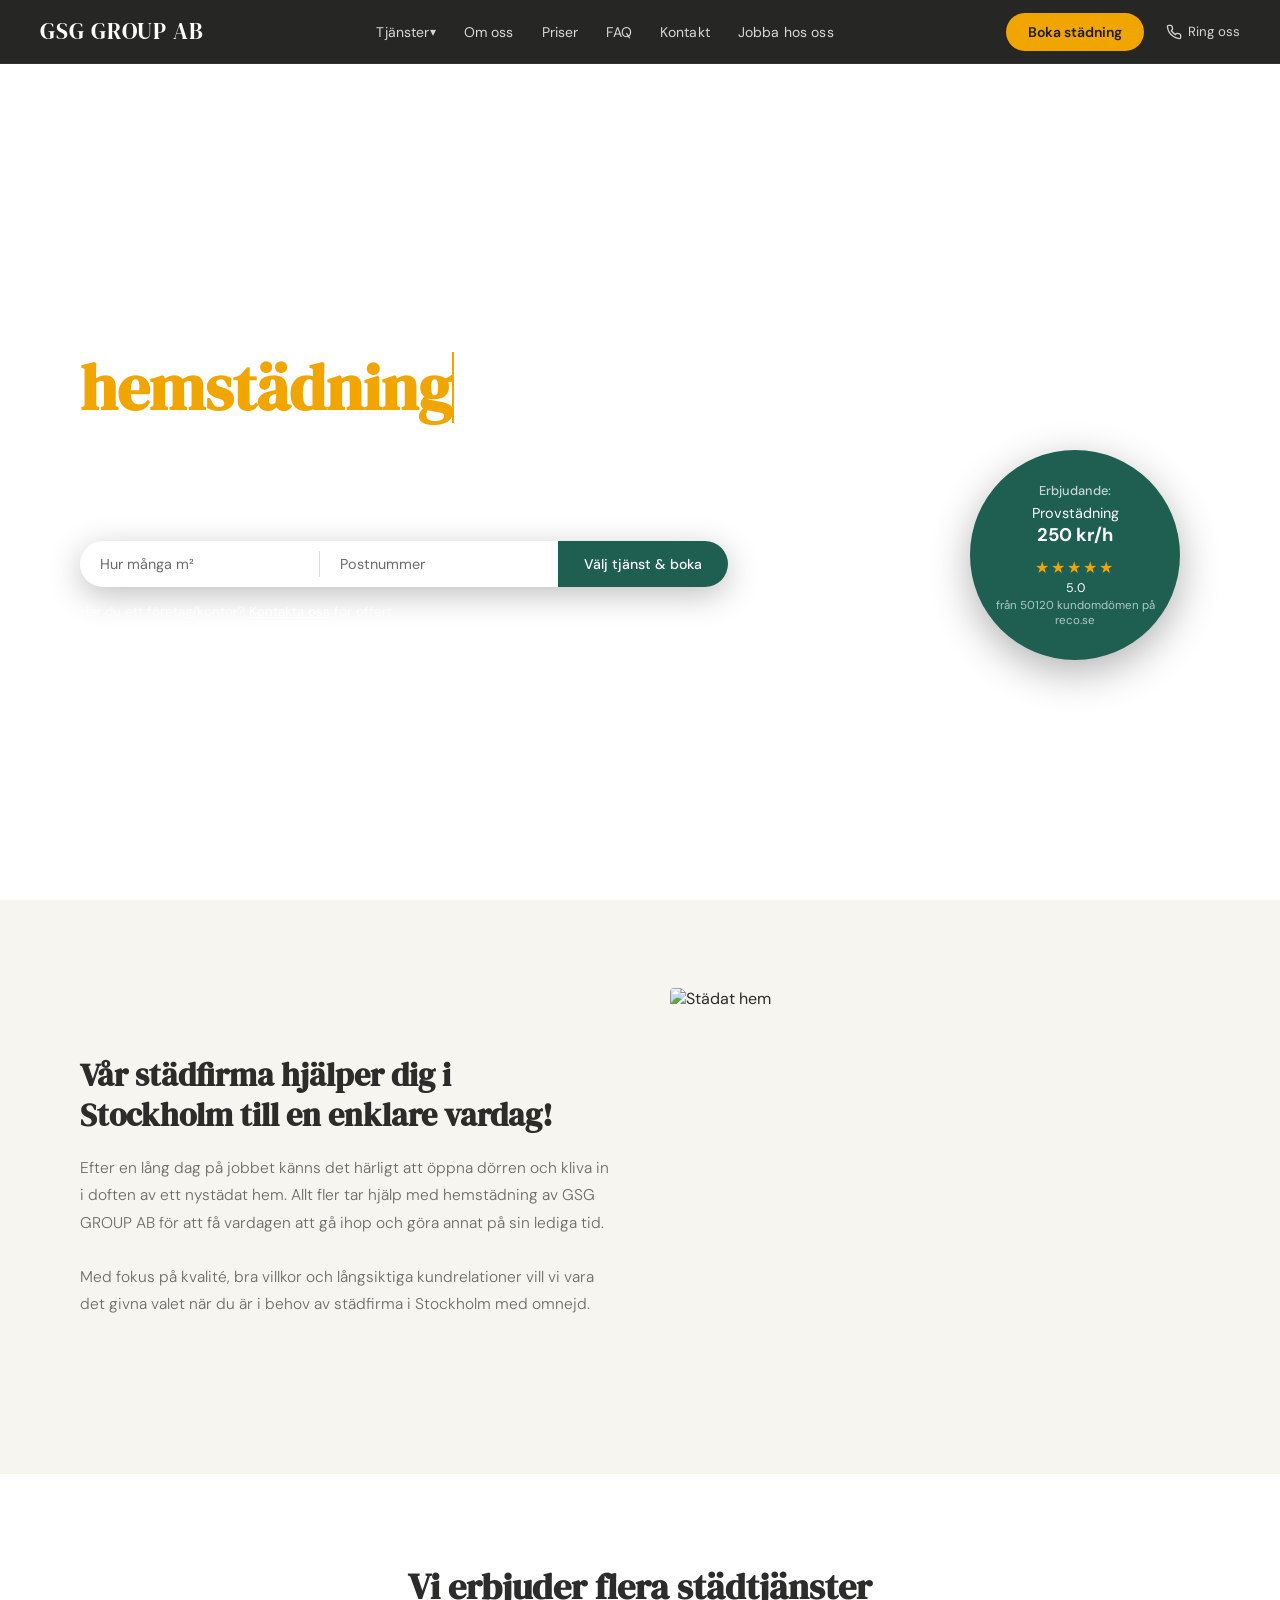
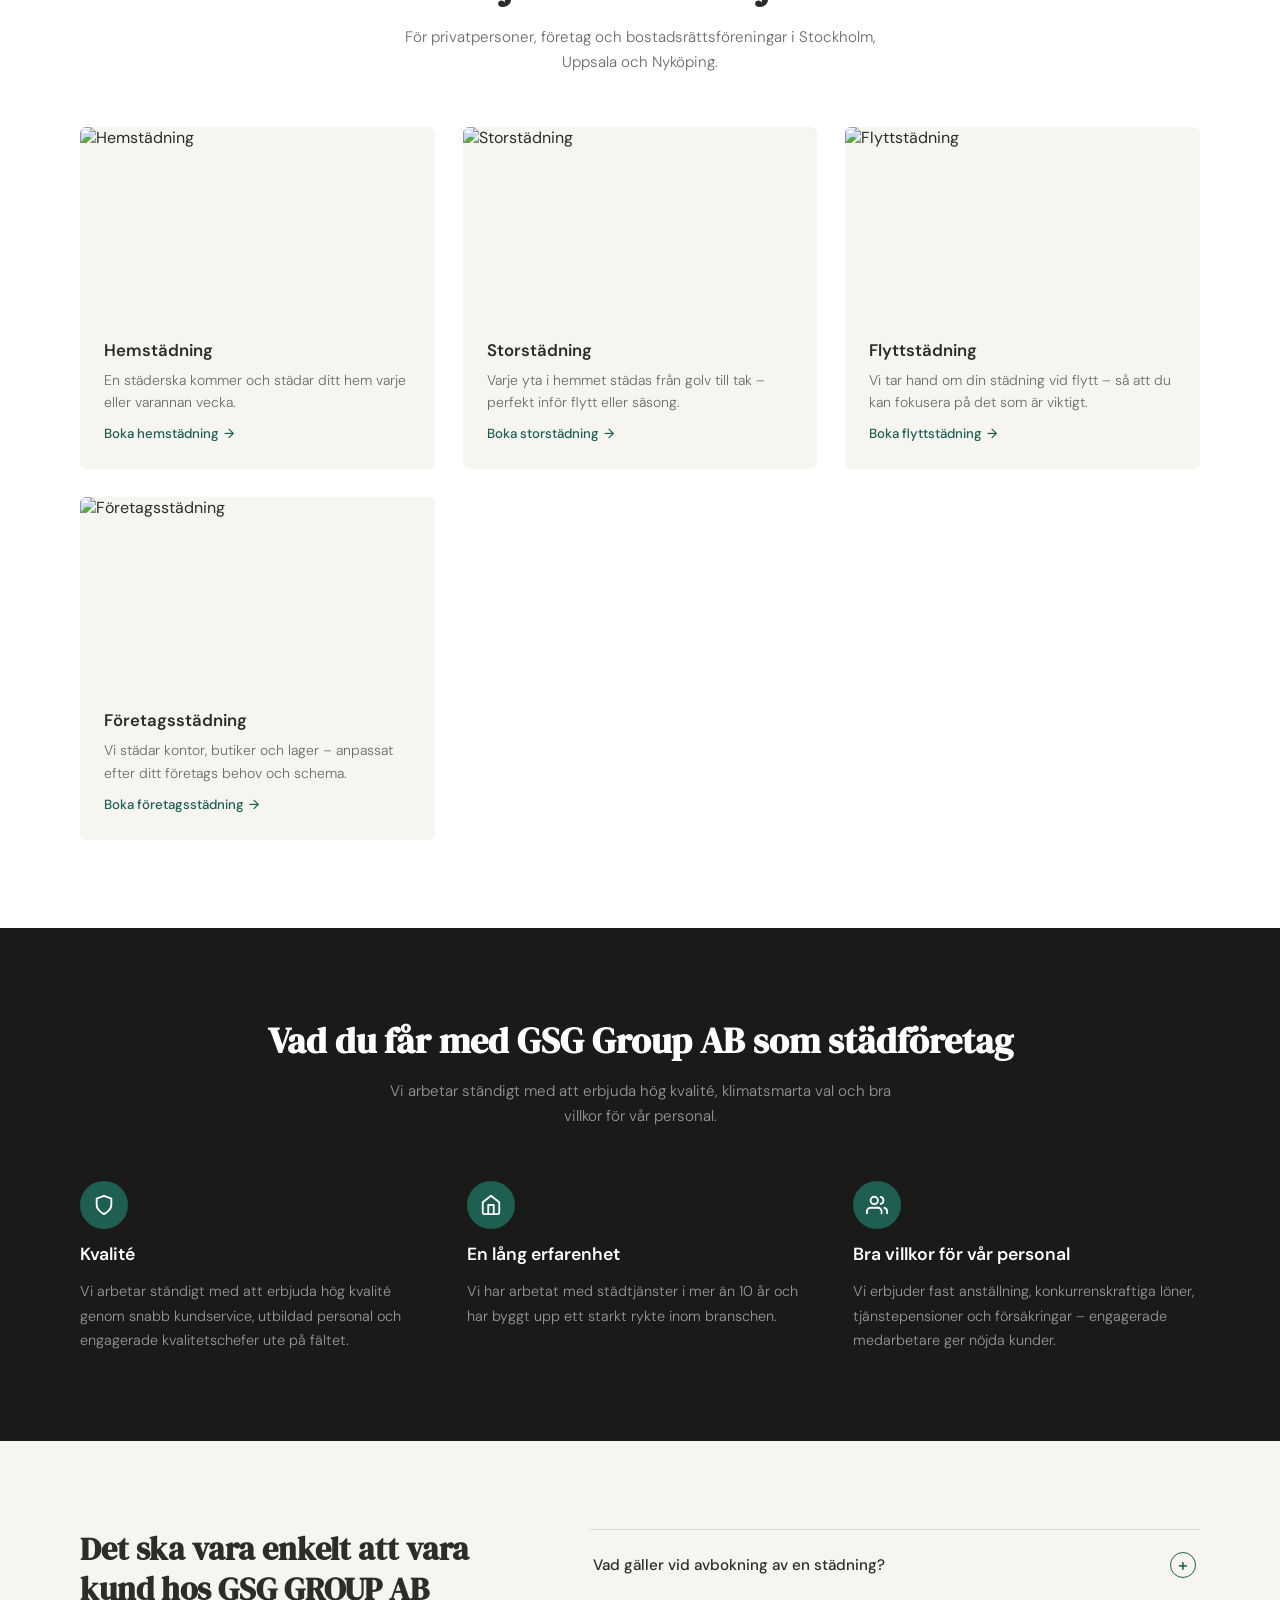
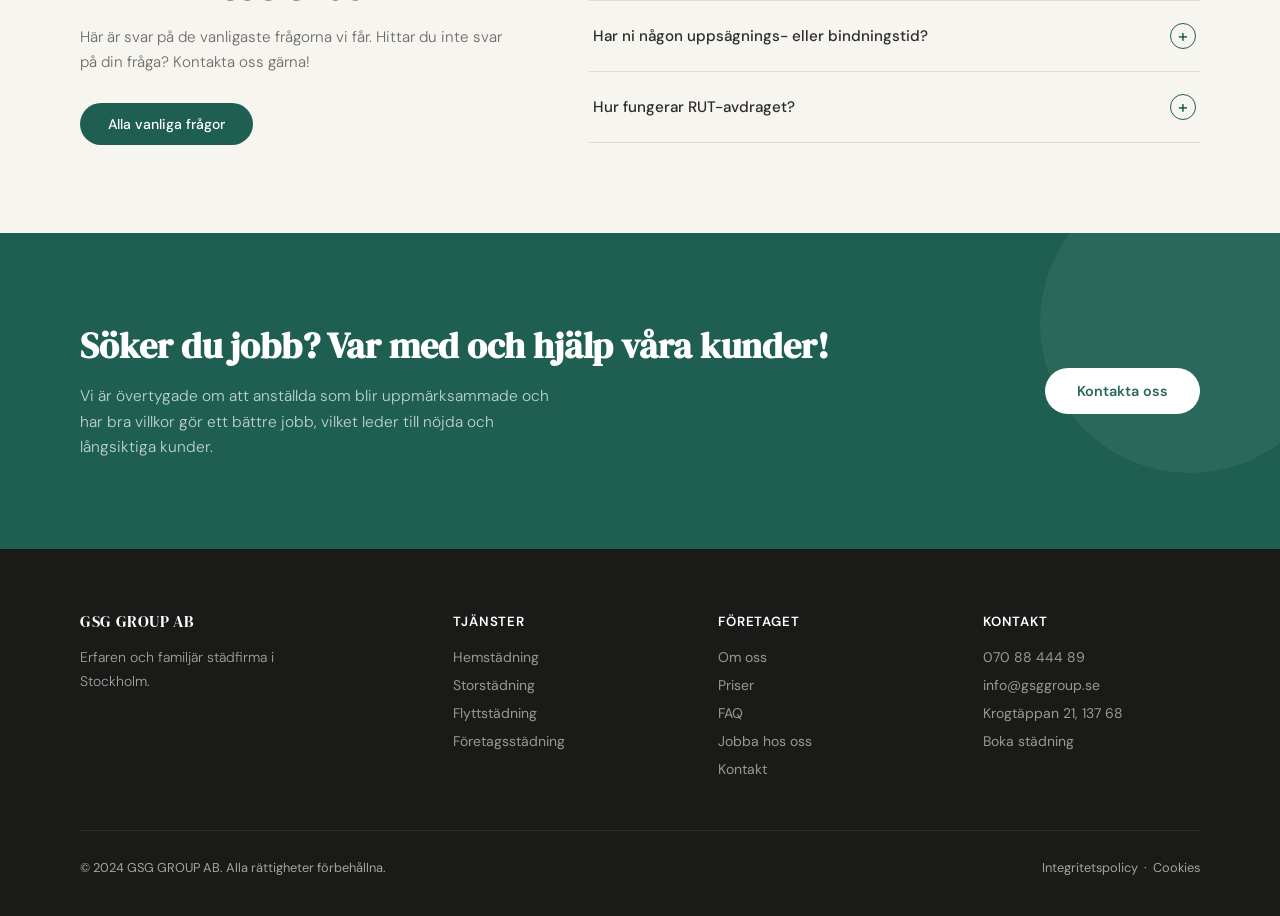
==== index.html @ d40ddd42 "Refactor website structure: replace 'samvelsigma.html' with 'index.html', update links, and remove o" ====
<!DOCTYPE html>
<html lang="sv">
<head>
<meta charset="UTF-8">
<meta name="viewport" content="width=device-width, initial-scale=1.0">
<title>GSG Group AB - Städfirma</title>
<link href="https://fonts.googleapis.com/css2?family=DM+Serif+Display:ital@0;1&family=DM+Sans:wght@300;400;500;600&display=swap" rel="stylesheet" >
<link rel="stylesheet" href="css/styles.css">
<script src="js/main.js" defer></script>
</head>
<body>
<!-- NAV -->
<nav>
  <a class="logo" href="index.html"> 
    GSG GROUP AB
  </a>
  <ul class="nav-links">
    <li class="services-menu">
      <a href="#services" class="has-arrow">Tjänster</a>
      <div class="mega-menu" aria-label="Tjänster meny">
        <div class="mega-copy"><h2>Våra Tjänster</h2><p>Vi erbjuder flera olika städtjänster för privatpersoner och företag!</p><a href="contact.html" class="btn-book">Boka städning</a></div>
        <div class="mega-services">
          <a href="#hemstadning" class="mega-service-card"><img src="https://images.unsplash.com/photo-1581578731548-c64695cc6952?w=600&q=80" alt="Hemstädning"><div><h3>Hemstädning</h3><p>Regelbunden städning som gör vardagen enklare.</p></div></a>
          <a href="#flyttstadning" class="mega-service-card"><img src="https://images.unsplash.com/photo-1584622650111-993a426fbf0a?w=600&q=80" alt="Flyttstädning"><div><h3>Flyttstädning</h3><p>Smidig hjälp när du lämnar eller flyttar in i en bostad.</p></div></a>
          <a href="#storstadning" class="mega-service-card"><img src="https://images.unsplash.com/photo-1563453392212-326f5e854473?w=600&q=80" alt="Storstädning"><div><h3>Storstädning</h3><p>En grundlig städning från golv till tak.</p></div></a>
          <a href="#foretagsstadning" class="mega-service-card"><img src="https://images.unsplash.com/photo-1497366216548-37526070297c?w=600&q=80" alt="Företagsstädning"><div><h3>Företagsstädning</h3><p>Renare kontor, lokaler och gemensamma ytor.</p></div></a>
        </div>
      </div>
    </li>
    <li><a href="about.html">Om oss</a></li>
    <li><a href="#prices">Priser</a></li>
    <li><a href="#faq">FAQ</a></li>
    <li><a href="contact.html">Kontakt</a></li>
    <li><a href="jobs.html">Jobba hos oss</a></li>
  </ul>

  <div class="nav-right">
    <a href="booking.html" class="btn-book">Boka städning</a>
    <a href="tel:070 88 444 89" class="nav-icon-link">
      <svg viewBox="0 0 24 24" fill="none" stroke="currentColor" stroke-width="2" stroke-linecap="round" stroke-linejoin="round"><path d="M22 16.9v3a2 2 0 0 1-2.2 2 19.8 19.8 0 0 1-8.6-3.1 19.5 19.5 0 0 1-6-6 19.8 19.8 0 0 1-3.1-8.7A2 2 0 0 1 4.1 2h3a2 2 0 0 1 2 1.7c.1 1 .4 2 .7 2.9a2 2 0 0 1-.5 2.1L8.1 9.9a16 16 0 0 0 6 6l1.2-1.2a2 2 0 0 1 2.1-.5c.9.3 1.9.6 2.9.7A2 2 0 0 1 22 16.9z"/></svg>
      Ring oss
    </a>
  </div>
</nav>

<!-- HERO -->
<section class="hero">
  <div class="hero-bg"></div>

  <div class="hero-content">
    <h1 class="hero-headline">
      Vi hjälper dig med<br>
      <span class="rotating-word" id="rotatingWord">hemstädning</span>
    </h1>
    <p class="hero-sub">Erfaren och familjär städfirma för dig i<br>Stockholm, Uppsala &amp; Nyköping!</p>

    <div class="hero-form">
      <input type="number" id="heroYta" placeholder="Hur många m²" min="1" />
      <div class="divider"></div>
      <input type="text" id="heroPostnummer" placeholder="Postnummer" />
      <button id="heroBoka">Välj tjänst &amp; boka</button>
    </div>
    <p class="hero-company-note">Har du ett företag/kontor? <a href="#">Kontakta oss</a> för offert</p>
  </div>

  <a href="#" class="offer-bubble">
    <span class="label">Erbjudande:</span>
    <p class="price-line">Provstädning<br><strong>250 kr/h</strong></p>
    <div class="stars">★★★★★</div>
    <div class="rating">5.0</div>
    <div class="reviews">från 50120 kundomdömen på reco.se</div>
  </a>
</section>

<!-- INTRO -->
<section class="intro">
  <div>
    <h2>Vår städfirma hjälper dig i Stockholm till en enklare vardag!</h2>
    <p>
      Efter en lång dag på jobbet känns det härligt att öppna dörren och kliva in i doften av ett nystädat hem. Allt fler tar hjälp med hemstädning av GSG GROUP AB för att få vardagen att gå ihop och göra annat på sin lediga tid.
      <br><br>
      Med fokus på kvalité, bra villkor och långsiktiga kundrelationer vill vi vara det givna valet när du är i behov av städfirma i Stockholm med omnejd.
    </p>
  </div>
  <div class="intro-img">
    <img src="https://images.unsplash.com/photo-1558618666-fcd25c85cd64?w=900&q=80" alt="Städat hem" />
  </div>
</section>

<!-- SERVICES -->
<section class="services" id="services">
  <div class="section-header">
    <h2>Vi erbjuder flera städtjänster</h2>
    <p>För privatpersoner, företag och bostadsrättsföreningar i Stockholm, Uppsala och Nyköping.</p>
  </div>

  <div class="service-grid">
    <a href="booking.html" class="service-card" id="hemstadning">
      <img src="https://images.unsplash.com/photo-1581578731548-c64695cc6952?w=700&q=80" alt="Hemstädning">
      <div class="card-body">
        <h3>Hemstädning</h3>
        <p>En städerska kommer och städar ditt hem varje eller varannan vecka.</p>
        <span class="read-more">Boka hemstädning</span>
      </div>
    </a>
    <a href="booking.html" class="service-card" id="storstadning">
      <img src="https://images.unsplash.com/photo-1563453392212-326f5e854473?w=700&q=80" alt="Storstädning">
      <div class="card-body">
        <h3>Storstädning</h3>
        <p>Varje yta i hemmet städas från golv till tak – perfekt inför flytt eller säsong.</p>
        <span class="read-more">Boka storstädning</span>
      </div>
    </a>
    <a href="booking.html" class="service-card" id="flyttstadning">
      <img src="https://images.unsplash.com/photo-1584622650111-993a426fbf0a?w=700&q=80" alt="Flyttstädning">
      <div class="card-body">
        <h3>Flyttstädning</h3>
        <p>Vi tar hand om din städning vid flytt – så att du kan fokusera på det som är viktigt.</p>
        <span class="read-more">Boka flyttstädning</span>
      </div>
    </a>
    <a href="booking.html" class="service-card" id="foretagsstadning">
      <img src="https://images.unsplash.com/photo-1497366216548-37526070297c?w=700&q=80" alt="Företagsstädning">
      <div class="card-body">
        <h3>Företagsstädning</h3>
        <p>Vi städar kontor, butiker och lager – anpassat efter ditt företags behov och schema.</p>
        <span class="read-more">Boka företagsstädning</span>
      </div>
    </a>
  </div>
</section>

<!-- VALUES -->
<section class="values">
  <div class="section-header">
    <h2>Vad du får med GSG Group AB som städföretag</h2>
    <p>Vi arbetar ständigt med att erbjuda hög kvalité, klimatsmarta val och bra villkor för vår personal.</p>
  </div>
  <div class="values-grid">
    <div class="value-item">
      <div class="value-icon">
        <svg viewBox="0 0 24 24"><path d="M12 22s8-4 8-10V5l-8-3-8 3v7c0 6 8 10 8 10z"/></svg>
      </div>
      <h3>Kvalité</h3>
      <p>Vi arbetar ständigt med att erbjuda hög kvalité genom snabb kundservice, utbildad personal och engagerade kvalitetschefer ute på fältet.</p>
    </div>
    <div class="value-item">
      <div class="value-icon">
        <svg viewBox="0 0 24 24"><path d="M3 9l9-7 9 7v11a2 2 0 0 1-2 2H5a2 2 0 0 1-2-2z"/><polyline points="9 22 9 12 15 12 15 22"/></svg>
      </div>
      <h3>En lång erfarenhet</h3>
      <p>Vi har arbetat med städtjänster i mer än 10 år och har byggt upp ett starkt rykte inom branschen.</p>
    </div>
    <div class="value-item">
      <div class="value-icon">
        <svg viewBox="0 0 24 24"><path d="M17 21v-2a4 4 0 0 0-4-4H5a4 4 0 0 0-4 4v2"/><circle cx="9" cy="7" r="4"/><path d="M23 21v-2a4 4 0 0 0-3-3.87"/><path d="M16 3.13a4 4 0 0 1 0 7.75"/></svg>
      </div>
      <h3>Bra villkor för vår personal</h3>
      <p>Vi erbjuder fast anställning, konkurrenskraftiga löner, tjänstepensioner och försäkringar – engagerade medarbetare ger nöjda kunder.</p>
    </div>
  </div>
</section>

<div id="prices"></div>
<!-- FAQ -->
<section class="faq" id="faq">
  <div class="faq-left">
    <h2>Det ska vara enkelt att vara kund hos GSG GROUP AB</h2>
    <p>Här är svar på de vanligaste frågorna vi får. Hittar du inte svar på din fråga? Kontakta oss gärna!</p>
    <a href="#" class="btn-faq">Alla vanliga frågor</a>
  </div>
  <div class="faq-list">
    <div class="faq-item">
      <div class="faq-q">
        Vad gäller vid avbokning av en städning?
        <span class="faq-toggle">+</span>
      </div>
      <div class="faq-a">Om du önskar avboka eller ändra din inbokade städning ber vi dig att vara ute i god tid – senast 24 timmar innan städningen. Avbokning sker Mejl eller telefon. Vid av- och ombokning mindre än 24 timmar innan debiterar vi för hela städningen.</div>
    </div>
    <div class="faq-item">
      <div class="faq-q">
        Har ni någon uppsägnings- eller bindningstid?
        <span class="faq-toggle">+</span>
      </div>
      <div class="faq-a">Nej, för privatpersoner har vi ingen uppsägnings- eller bindningstid mer än att avbokning måste ske minst 24 timmar innan städtillfället. För företag gäller avtalad uppsägningstid.</div>
    </div>
    <div class="faq-item">
      <div class="faq-q">
        Hur fungerar RUT-avdraget?
        <span class="faq-toggle">+</span>
      </div>
      <div class="faq-a">Vi hanterar RUT-avdraget åt dig direkt på fakturan. Du betalar bara 50% av arbetskostnaden, resten fakturerar vi Skatteverket. Enklare blir det inte!</div>
    </div>
  </div>
</section>

<!-- CTA -->
<section class="cta-section">
  <div class="cta-text">
    <h2>Söker du jobb? Var med och hjälp våra kunder!</h2>
    <p>Vi är övertygade om att anställda som blir uppmärksammade och har bra villkor gör ett bättre jobb, vilket leder till nöjda och långsiktiga kunder.</p>
  </div>
  <div class="cta-actions">
    <a href="#" class="btn-white">Kontakta oss</a>
  </div>
</section>

<!-- FOOTER -->
<footer>
  <div class="footer-grid">
    <div class="footer-brand">
      <div class="logo" style="color:white; margin-bottom:16px;">
        <span>GSG GROUP AB</span>
      </div>
      <p>Erfaren och familjär städfirma i Stockholm.</p>
    </div>
    <div class="footer-col">
      <h4>Tjänster</h4>
      <ul>
        <li><a href="#">Hemstädning</a></li>
        <li><a href="#">Storstädning</a></li>
        <li><a href="#">Flyttstädning</a></li>
        <li><a href="#">Företagsstädning</a></li>
      </ul>
    </div>
    <div class="footer-col">
      <h4>Företaget</h4>
      <ul>
        <li><a href="#">Om oss</a></li>
        <li><a href="#">Priser</a></li>
        <li><a href="#">FAQ</a></li>
        <li><a href="#">Jobba hos oss</a></li>
        <li><a href="#">Kontakt</a></li>
      </ul>
    </div>
    <div class="footer-col">
      <h4>Kontakt</h4>
      <ul>
        <li><a href="tel:070 88 444 89">070 88 444 89</a></li>
        <li><a href="mailto:info@gsggroup.se">info@gsggroup.se</a></li>
        <li><a href="#">Krogtäppan 21, 137 68</a></li>
        <li><a href="#">Boka städning</a></li>
      </ul>
    </div>
  </div>
  <div class="footer-bottom">
    <p>© 2024 GSG GROUP AB. Alla rättigheter förbehållna.</p>
    <p>Integritetspolicy &nbsp;·&nbsp; Cookies</p>
  </div>
</footer>


<script>
  document.getElementById('heroBoka').addEventListener('click', function() {
    const yta = document.getElementById('heroYta').value.trim();
    const postnummer = document.getElementById('heroPostnummer').value.trim();
    const params = new URLSearchParams();
    if (yta) params.set('yta', yta);
    if (postnummer) params.set('postnummer', postnummer);
    window.location.href = 'booking.html?' + params.toString();
  });
</script>
</body>
</html>
---- css/styles.css ----
*, *::before, *::after { box-sizing: border-box; margin: 0; padding: 0; }

  :root {
    --dark: #1a1a18;
    --teal: #1e5f52;
    --teal-light: #2a7a6a;
    --gold: #f0a500;
    --gold-dark: #d48f00;
    --cream: #f7f5f0;
    --text: #2c2c2a;
    --muted: #6b6b68;
    --white: #ffffff;
    --nav-h: 64px;
  }

  html { scroll-behavior: smooth; }
  body { font-family: 'DM Sans', sans-serif; color: var(--text); background: var(--white); }

  /* ── NAV ── */
  nav {
    position: fixed; top: 0; left: 0; right: 0; z-index: 100;
    height: var(--nav-h);
    display: flex; align-items: center; justify-content: space-between;
    padding: 0 40px;
    background: rgba(20,20,18,0.92);
    backdrop-filter: blur(12px);
    border-bottom: 1px solid rgba(255,255,255,0.06);
  }

  .logo {
    font-family: 'DM Serif Display', serif;
    font-size: 1.45rem;
    color: var(--white);
    line-height: 1.1;
    letter-spacing: 0.04em;
    text-transform: uppercase;
    user-select: none;
    transition: color .2s;
    cursor: pointer;
    text-decoration: none;
  }
  .logo span { display: block; }
  .logo:hover { color: var(--gold); }

  .nav-links {
    display: flex; align-items: center; gap: 28px;
    list-style: none;
  }
  .nav-links a {
    color: rgba(255,255,255,0.82);
    text-decoration: none;
    font-size: 0.875rem;
    font-weight: 400;
    letter-spacing: 0.01em;
    transition: color .2s;
  }
  .nav-links a:hover { color: var(--white); }
  .nav-links .has-arrow::after { content: ' ▾'; font-size: 0.75rem; }

  .nav-right {
    display: flex; align-items: center; gap: 22px;
  }
  .nav-icon-link {
    display: flex; align-items: center; gap: 6px;
    color: rgba(255,255,255,0.8);
    text-decoration: none;
    font-size: 0.83rem;
    transition: color .2s;
  }
  .nav-icon-link:hover { color: var(--white); }
  .nav-icon-link svg { width: 16px; height: 16px; }

  .btn-book {
    background: var(--gold);
    color: var(--dark);
    font-weight: 600;
    font-size: 0.875rem;
    padding: 10px 22px;
    border-radius: 50px;
    text-decoration: none;
    transition: background .2s, transform .15s;
    white-space: nowrap;
  }
  .btn-book:hover { background: var(--gold-dark); transform: translateY(-1px); }

  /* ── HERO ── */
  .hero {
    position: relative;
    height: 100vh; min-height: 620px;
    display: flex; align-items: center;
    overflow: hidden;
  }

  .hero-bg {
    position: absolute; inset: 0;
    background: url('https://images.unsplash.com/photo-1600607687920-4e2a09cf159d?w=1800&q=80') center/cover no-repeat;
    filter: brightness(0.45);
  }

  .hero-content {
    position: relative; z-index: 2;
    padding: 0 80px;
    max-width: 700px;
    animation: fadeUp .9s ease both;
  }

  @keyframes fadeUp {
    from { opacity: 0; transform: translateY(28px); }
    to   { opacity: 1; transform: translateY(0); }
  }

  .hero-headline {
    font-family: 'DM Serif Display', serif;
    font-size: clamp(2.6rem, 5vw, 4rem);
    color: var(--white);
    line-height: 1.12;
    margin-bottom: 28px;
  }

  .hero-headline .rotating-word {
    color: var(--gold);
    display: inline-block;
    min-width: 320px;
  }

  .hero-sub {
    color: rgba(255,255,255,0.8);
    font-size: 1.05rem;
    line-height: 1.6;
    margin-bottom: 36px;
    font-weight: 300;
  }

  .hero-form {
    display: flex; gap: 0;
    background: var(--white);
    border-radius: 50px;
    overflow: hidden;
    width: 120%; max-width: 1000px;
    box-shadow: 0 8px 32px rgba(0,0,0,0.25);
  }
  .hero-form input {
    flex: 1;
    border: none; outline: none;
    padding: 14px 20px;
    font-size: 0.9rem;
    font-family: 'DM Sans', sans-serif;
    color: var(--text);
    background: transparent;
  }
  .hero-form input::placeholder { color: var(--muted); }
  .hero-form .divider { width: 1px; background: #e0ddd8; margin: 10px 0; }
  .hero-form button {
    background: var(--teal);
    color: var(--white);
    border: none;
    padding: 14px 26px;
    font-size: 0.88rem;
    font-weight: 500;
    font-family: 'DM Sans', sans-serif;
    cursor: pointer;
    white-space: nowrap;
    transition: background .2s;
  }
  .hero-form button:hover { background: var(--teal-light); }

  .hero-company-note {
    margin-top: 16px;
    color: rgba(255,255,255,0.65);
    font-size: 0.83rem;
  }
  .hero-company-note a { color: rgba(255,255,255,0.85); }

  /* Offer bubble */
  .offer-bubble {
    position: absolute;
    right: 100px; top: 50%;
    transform: translateY(-50%);
    z-index: 3;
    background: var(--teal);
    border-radius: 50%;
    width: 210px; height: 210px;
    display: flex; flex-direction: column;
    align-items: center; justify-content: center;
    text-align: center;
    padding: 24px;
    box-shadow: 0 12px 40px rgba(0,0,0,0.3);
    animation: fadeUp 1.1s .3s ease both;
    cursor: pointer;
    text-decoration: none;
    transition: transform .3s;
  }
  .offer-bubble:hover { transform: translateY(calc(-50% - 4px)) scale(1.03); }
  .offer-bubble .label {
    color: rgba(255,255,255,0.75);
    font-size: 0.8rem;
    font-weight: 500;
    margin-bottom: 4px;
  }
  .offer-bubble .price-line {
    color: var(--white);
    font-size: 0.9rem;
    line-height: 1.4;
    margin-bottom: 8px;
  }
  .offer-bubble .price-line strong { font-size: 1.15rem; }
  .offer-bubble .stars { color: var(--gold); font-size: 1rem; letter-spacing: 2px; }
  .offer-bubble .rating { color: var(--white); font-size: 0.78rem; margin-top: 2px; }
  .offer-bubble .reviews { color: rgba(255,255,255,0.65); font-size: 0.72rem; margin-top: 2px; }

  /* ── INTRO ── */
  .intro {
    background: var(--cream);
    padding: 88px 80px;
    display: grid; grid-template-columns: 1fr 1fr;
    gap: 60px; align-items: center;
  }
  .intro h2 {
    font-family: 'DM Serif Display', serif;
    font-size: clamp(1.6rem, 2.5vw, 2.2rem);
    line-height: 1.25;
    color: var(--text);
    margin-bottom: 20px;
  }
  .intro p {
    color: var(--muted);
    line-height: 1.75;
    font-size: 0.97rem;
    font-weight: 300;
  }
  .intro-img {
    border-radius: 4px;
    overflow: hidden;
    aspect-ratio: 4/3;
  }
  .intro-img img { width: 100%; height: 100%; object-fit: cover; }

  /* ── SERVICES ── */
  .services {
    padding: 88px 80px;
    background: var(--white);
  }
  .section-header {
    text-align: center;
    margin-bottom: 52px;
  }
  .section-header h2 {
    font-family: 'DM Serif Display', serif;
    font-size: clamp(1.7rem, 2.8vw, 2.4rem);
    color: var(--text);
    margin-bottom: 14px;
  }
  .section-header p {
    color: var(--muted);
    max-width: 520px;
    margin: 0 auto;
    line-height: 1.65;
    font-size: 0.95rem;
    font-weight: 300;
  }

  .service-grid {
    display: grid;
    grid-template-columns: repeat(3, 1fr);
    gap: 28px;
  }
  .service-card {
    border-radius: 6px;
    overflow: hidden;
    background: var(--cream);
    text-decoration: none;
    color: var(--text);
    transition: transform .25s, box-shadow .25s;
    display: flex; flex-direction: column;
  }
  .service-card:hover { transform: translateY(-5px); box-shadow: 0 16px 40px rgba(0,0,0,0.1); }
  .service-card img {
    width: 100%; height: 190px; object-fit: cover;
    transition: transform .4s;
  }
  .service-card:hover img { transform: scale(1.04); }
  .service-card .card-body { padding: 22px 24px 26px; }
  .service-card h3 { font-size: 1.05rem; font-weight: 600; margin-bottom: 8px; }
  .service-card p { color: var(--muted); font-size: 0.875rem; line-height: 1.6; font-weight: 300; }
  .service-card .read-more {
    display: inline-flex; align-items: center; gap: 5px;
    margin-top: 12px;
    font-size: 0.83rem;
    font-weight: 500;
    color: var(--teal);
  }
  .service-card .read-more::after { content: '→'; }

  /* ── VALUES ── */
  .values {
    background: var(--dark);
    padding: 88px 80px;
    color: var(--white);
  }
  .values .section-header h2 { color: var(--white); }
  .values .section-header p { color: rgba(255,255,255,0.55); }

  .values-grid {
    display: grid; grid-template-columns: repeat(3, 1fr);
    gap: 40px; margin-top: 52px;
  }
  .value-item { display: flex; flex-direction: column; gap: 14px; }
  .value-icon {
    width: 48px; height: 48px;
    background: var(--teal);
    border-radius: 50%;
    display: flex; align-items: center; justify-content: center;
  }
  .value-icon svg { width: 22px; height: 22px; stroke: white; fill: none; stroke-width: 2; stroke-linecap: round; stroke-linejoin: round; }
  .value-item h3 { font-size: 1.1rem; font-weight: 600; }
  .value-item p { color: rgba(255,255,255,0.55); font-size: 0.9rem; line-height: 1.7; font-weight: 300; }

  /* ── FAQ ── */
  .faq {
    padding: 88px 80px;
    background: var(--cream);
    display: grid; grid-template-columns: 1fr 1.4fr;
    gap: 72px; align-items: start;
  }
  .faq-left h2 {
    font-family: 'DM Serif Display', serif;
    font-size: clamp(1.7rem, 2.5vw, 2.2rem);
    line-height: 1.25;
    color: var(--text);
    margin-bottom: 16px;
  }
  .faq-left p { color: var(--muted); line-height: 1.65; font-size: 0.95rem; font-weight: 300; }
  .faq-left .btn-faq {
    display: inline-block;
    margin-top: 28px;
    background: var(--teal);
    color: var(--white);
    padding: 12px 28px;
    border-radius: 50px;
    text-decoration: none;
    font-size: 0.875rem;
    font-weight: 500;
    transition: background .2s;
  }
  .faq-left .btn-faq:hover { background: var(--teal-light); }

  .faq-list { display: flex; flex-direction: column; gap: 0; }
  .faq-item {
    border-bottom: 1px solid rgba(0,0,0,0.1);
    padding: 0;
  }
  .faq-item:first-child { border-top: 1px solid rgba(0,0,0,0.1); }
  .faq-q {
    display: flex; justify-content: space-between; align-items: center;
    padding: 22px 4px;
    font-weight: 500;
    font-size: 0.95rem;
    cursor: pointer;
    user-select: none;
    gap: 16px;
  }
  .faq-q .faq-toggle {
    width: 26px; height: 26px; flex-shrink: 0;
    border-radius: 50%;
    border: 1.5px solid var(--teal);
    display: flex; align-items: center; justify-content: center;
    color: var(--teal);
    font-size: 1.1rem;
    transition: transform .2s;
  }
  .faq-item.open .faq-toggle { transform: rotate(45deg); }
  .faq-a {
    color: var(--muted); font-size: 0.9rem; line-height: 1.7;
    max-height: 0; overflow: hidden;
    transition: max-height .35s ease, padding .35s ease;
    font-weight: 300;
  }
  .faq-item.open .faq-a { max-height: 300px; padding-bottom: 20px; padding-left: 4px; }

  /* ── CTA ── */
  .cta-section {
    position: relative;
    padding: 88px 80px;
    background: var(--teal);
    overflow: hidden;
    display: flex; align-items: center; justify-content: space-between;
    gap: 40px;
  }
  .cta-section::before {
    content: '';
    position: absolute; top: -60px; right: -60px;
    width: 300px; height: 300px;
    border-radius: 50%;
    background: rgba(255,255,255,0.06);
  }
  .cta-text h2 {
    font-family: 'DM Serif Display', serif;
    font-size: clamp(1.7rem, 2.8vw, 2.4rem);
    color: var(--white);
    margin-bottom: 14px;
  }
  .cta-text p {
    color: rgba(255,255,255,0.72);
    font-size: 0.97rem;
    line-height: 1.65;
    max-width: 480px;
    font-weight: 300;
  }
  .cta-actions { display: flex; gap: 16px; flex-shrink: 0; align-items: center; }
  .btn-white {
    background: var(--white);
    color: var(--teal);
    padding: 14px 32px;
    border-radius: 50px;
    text-decoration: none;
    font-weight: 600;
    font-size: 0.9rem;
    transition: transform .2s;
    white-space: nowrap;
  }
  .btn-white:hover { transform: translateY(-2px); }
  .btn-outline-white {
    border: 1.5px solid rgba(255,255,255,0.6);
    color: var(--white);
    padding: 13px 28px;
    border-radius: 50px;
    text-decoration: none;
    font-size: 0.9rem;
    font-weight: 500;
    transition: border-color .2s, background .2s;
    white-space: nowrap;
  }
  .btn-outline-white:hover { border-color: var(--white); background: rgba(255,255,255,0.1); }

  /* ── FOOTER ── */
  footer {
    background: var(--dark);
    padding: 64px 80px 40px;
    color: rgba(255,255,255,0.6);
    font-size: 0.875rem;
  }
  .footer-grid {
    display: grid; grid-template-columns: 1.5fr 1fr 1fr 1fr;
    gap: 48px; margin-bottom: 52px;
  }
  .footer-brand .logo { font-size: 1rem; margin-bottom: 16px; }
  .footer-brand p { line-height: 1.7; font-weight: 300; max-width: 220px; }
  .footer-col h4 {
    color: var(--white); font-size: 0.83rem;
    font-weight: 600; letter-spacing: 0.06em;
    text-transform: uppercase; margin-bottom: 18px;
  }
  .footer-col ul { list-style: none; display: flex; flex-direction: column; gap: 10px; }
  .footer-col a { color: rgba(255,255,255,0.55); text-decoration: none; transition: color .2s; }
  .footer-col a:hover { color: var(--white); }
  .footer-bottom {
    border-top: 1px solid rgba(255,255,255,0.08);
    padding-top: 28px;
    display: flex; justify-content: space-between; align-items: center;
  }
  .footer-bottom p { font-size: 0.8rem; }

  /* Typing animation */
  .rotating-word { border-right: 2px solid var(--gold); }


  /* ── MEGA MENU ── */
  .nav-links li { position: relative; }
  .services-menu { position: static; height: var(--nav-h); display: flex; align-items: center; }
  .services-menu > a { height: 100%; display: flex; align-items: center; }
  .mega-menu { position: fixed; top: var(--nav-h); left: 50%; transform: translateX(-50%) translateY(14px); width: min(1120px, calc(100vw - 64px)); background: var(--white); border-radius: 0 0 18px 18px; box-shadow: 0 24px 70px rgba(0,0,0,0.18); display: grid; grid-template-columns: 1fr 3fr; opacity: 0; visibility: hidden; pointer-events: none; overflow: hidden; transition: opacity .22s ease, transform .22s ease, visibility .22s ease; border: 1px solid rgba(0,0,0,0.06); }
  .services-menu:hover .mega-menu, .services-menu:focus-within .mega-menu, .services-menu.open .mega-menu { opacity: 1; visibility: visible; pointer-events: auto; transform: translateX(-50%) translateY(0); }
  .mega-copy { background: var(--teal); color: var(--white); padding: 34px; display: flex; flex-direction: column; min-height: 320px; }
  .mega-copy h2 { font-family: 'DM Serif Display', serif; font-size: clamp(1.6rem, 2.2vw, 2.2rem); line-height: 1.08; margin-bottom: 14px; }
  .mega-copy p { color: rgba(255,255,255,0.78); line-height: 1.65; font-weight: 300; font-size: .95rem; }
  .mega-copy .btn-book { margin-top: auto; align-self: flex-start; color: var(--dark); }
  .mega-services { padding: 26px; display: grid; grid-template-columns: repeat(4, 1fr); gap: 16px; background: var(--cream); }
  .mega-service-card { background: var(--white); border-radius: 14px; overflow: hidden; text-decoration: none; color: var(--text) !important; box-shadow: 0 8px 24px rgba(0,0,0,0.06); display: flex; flex-direction: column; transition: transform .2s ease, box-shadow .2s ease; }
  .mega-service-card:hover { transform: translateY(-4px); box-shadow: 0 16px 34px rgba(0,0,0,0.1); }
  .mega-service-card img { height: 120px; width: 100%; object-fit: cover; }
  .mega-service-card div { padding: 16px; }
  .mega-service-card h3 { font-size: .98rem; margin-bottom: 8px; color: var(--text); }
  .mega-service-card p { font-size: .8rem; color: var(--muted); line-height: 1.5; }
  @media (max-width: 900px) { .mega-menu { display: none; } }

  /* ── SUBPAGES ── */
  .page-hero { position: relative; min-height: 445px; display: flex; align-items: flex-end; padding: calc(var(--nav-h) + 80px) 80px 78px; overflow: hidden; color: var(--white); }
  .page-hero::before { content: ''; position: absolute; inset: 0; background: rgba(0,0,0,0.52); z-index: 1; }
  .page-hero::after { content: ''; position: absolute; top: var(--nav-h); left: 80px; right: 80px; height: 1px; background: rgba(255,255,255,.55); z-index: 2; }
  .page-hero-bg { position:absolute; inset:0; background-size: cover; background-position: center; z-index:0; }
  .page-hero-content { position: relative; z-index: 3; max-width: 820px; }
  .page-hero h1 { font-size: clamp(2.4rem, 5vw, 4rem); line-height: 1.05; margin-bottom: 22px; font-weight: 500; }
  .page-hero p { font-size: 1.2rem; line-height: 1.7; color: rgba(255,255,255,.9); max-width: 840px; }
  .about-story { padding: 82px 80px; max-width: 1180px; margin: 0 auto; }
  .about-story h2 { font-size: clamp(2rem, 4vw, 3rem); font-weight: 500; margin-bottom: 28px; }
  .about-story p { max-width: 980px; font-size: 1.08rem; line-height: 1.8; margin-bottom: 20px; color: var(--text); }
  .about-story strong { display:block; margin: 28px 0 8px; font-size: 1.1rem; }
  .contact-page-bg { background: linear-gradient(to bottom, var(--teal) 0, var(--teal) 62%, var(--white) 62%, var(--white) 100%); min-height: 100vh; padding-top: var(--nav-h); }
  .contact-title { color: var(--white); text-align:center; padding: 130px 24px 190px; }
  .contact-title h1 { font-size: clamp(2.2rem, 4vw, 3.7rem); font-weight: 500; line-height: 1.15; max-width: 720px; margin: 0 auto; }
  .contact-card-wrap { max-width: 1120px; margin: -105px auto 80px; padding: 0 24px; }
  .contact-card { display: grid; grid-template-columns: .95fr 2fr; background: #fbf6f1; box-shadow: 0 8px 22px rgba(0,0,0,.08); padding: 16px; gap: 36px; }
  .contact-info-panel { background: #c9dcd8; padding: 34px; color: #06483f; }
  .contact-info-panel h2 { font-size: 1.25rem; margin-bottom: 14px; }
  .contact-info-panel p { font-size: .9rem; line-height: 1.65; margin-bottom: 28px; }
  .contact-info-panel h3 { font-size: .95rem; margin: 22px 0 10px; }
  .contact-info-panel a { color:#06483f; font-size:.88rem; }
  .contact-form { padding: 44px 58px 28px 28px; }
  .contact-form-grid { display:grid; grid-template-columns: repeat(2,1fr); gap: 18px 16px; }
  .contact-form input, .contact-form textarea, .contact-form select { width: 100%; border: 1px solid #ddd8d2; border-radius: 8px; background: transparent; padding: 14px 16px; font-family: 'DM Sans', sans-serif; font-size:.92rem; color: var(--text); }
  .contact-form textarea { min-height: 112px; resize: vertical; grid-column: 1 / -1; }
  .contact-form button { margin-top: 18px; background: var(--teal); color: var(--white); border:none; border-radius: 50px; padding: 13px 28px; font-weight: 600; cursor:pointer; }
  @media (max-width: 760px) { .contact-card, .contact-form-grid { grid-template-columns: 1fr; } .contact-form { padding: 24px; } .page-hero, .about-story { padding-left: 28px; padding-right: 28px; } }
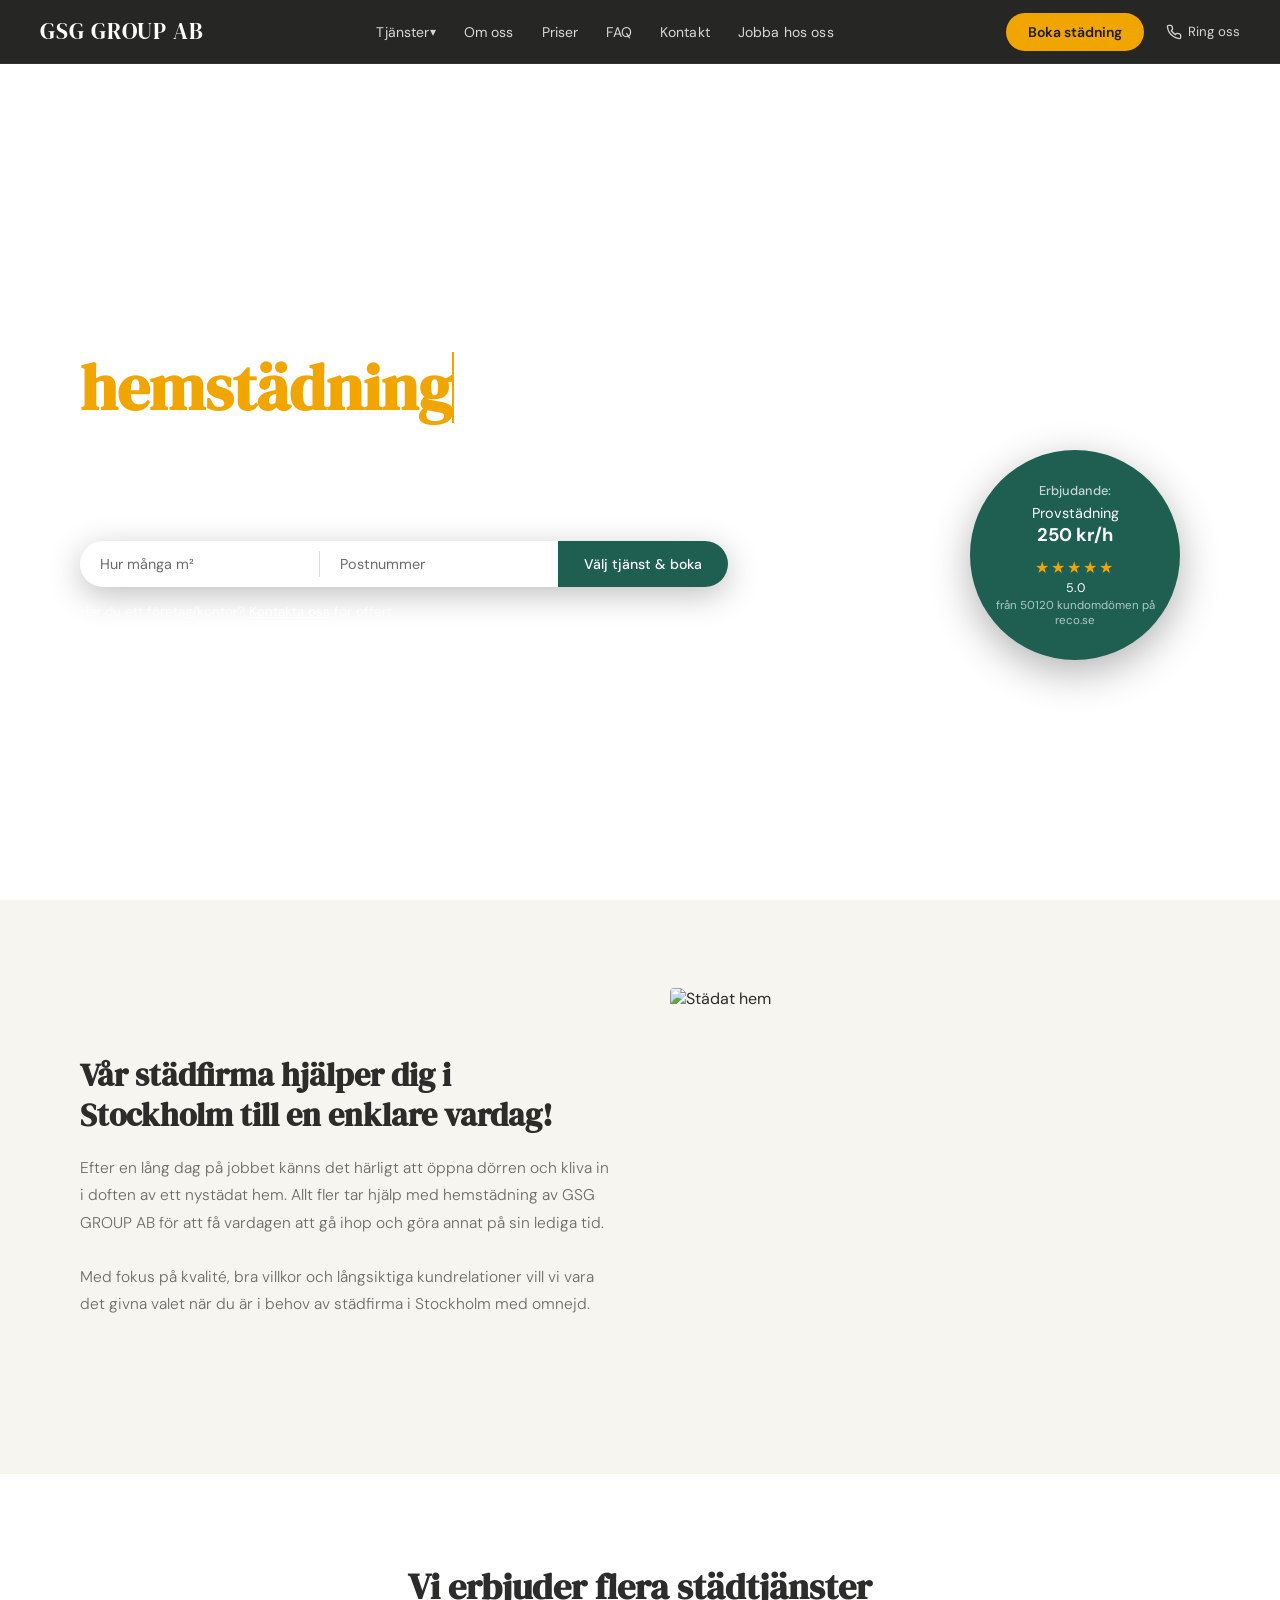
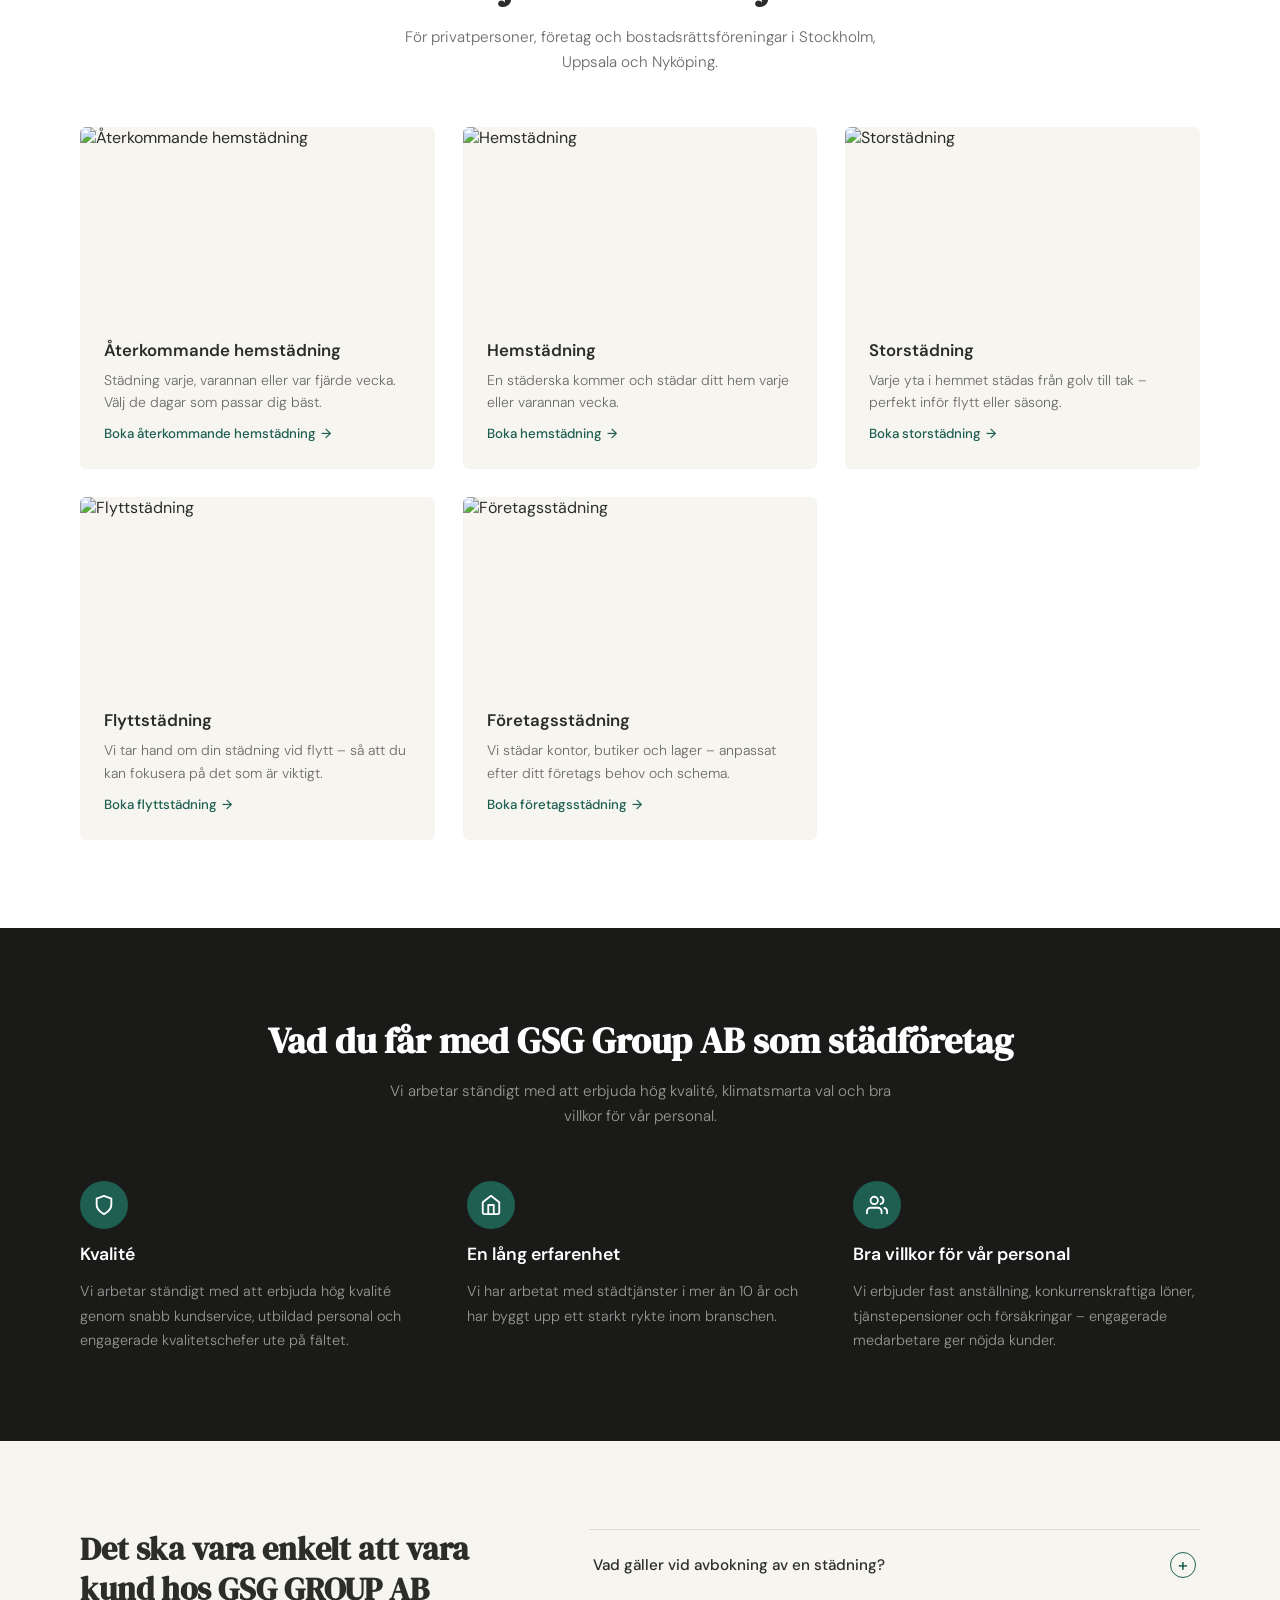
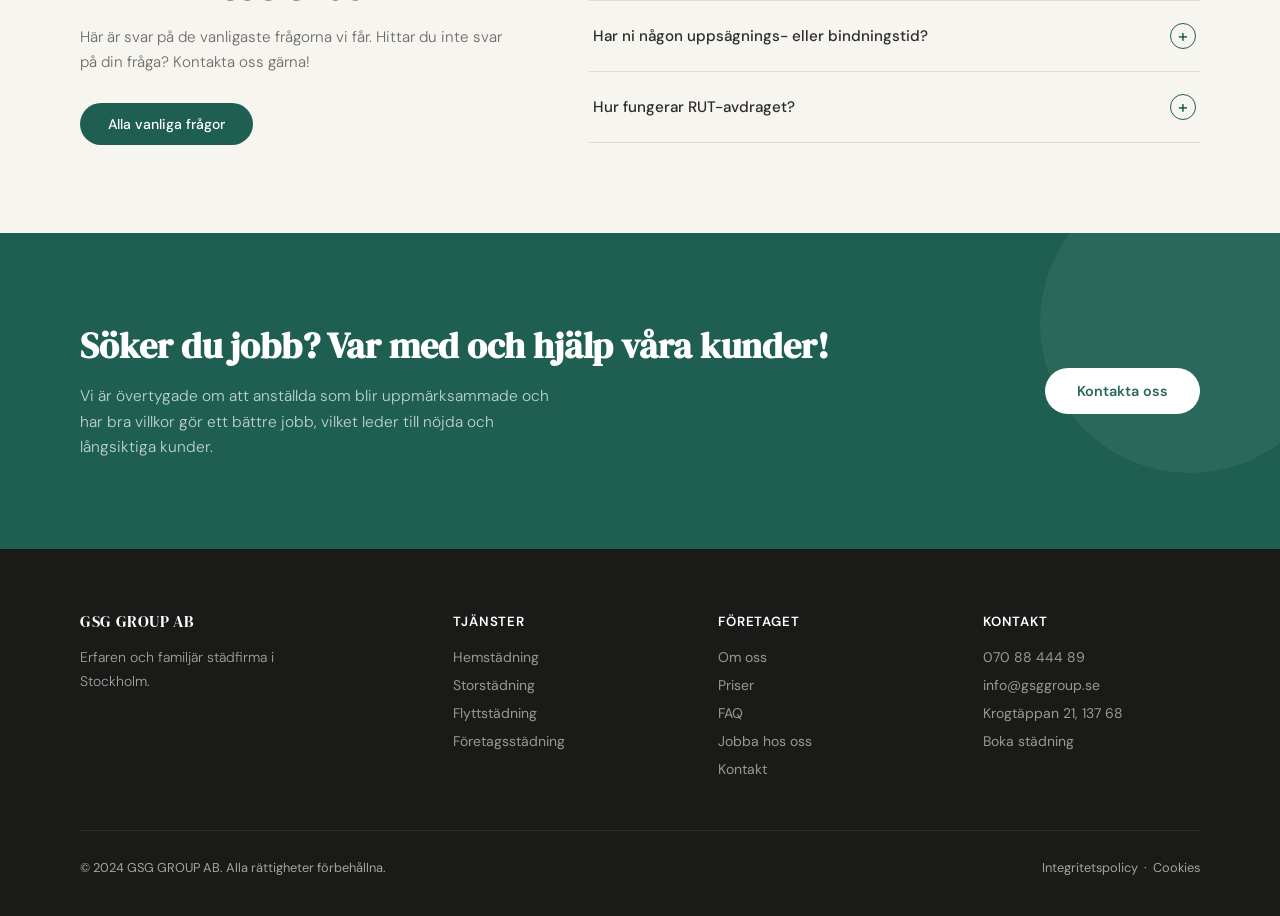
==== commit 0b84f663: "fixade gsg group, fixade service cards" ====
--- a/index.html
+++ b/index.html
@@ -41,7 +41,35 @@
       Ring oss
     </a>
   </div>
+  <button class="nav-toggle" id="navToggle" aria-label="Öppna meny" aria-expanded="false">
+    <svg width="22" height="22" viewBox="0 0 24 24" fill="none" stroke="currentColor" stroke-width="2.5" stroke-linecap="round"><line x1="3" y1="6" x2="21" y2="6"/><line x1="3" y1="12" x2="21" y2="12"/><line x1="3" y1="18" x2="21" y2="18"/></svg>
+  </button>
 </nav>
+<div class="nav-mobile" id="navMobile" role="dialog" aria-modal="true" aria-label="Navigation">
+  <div class="nav-mobile-header">
+    <a class="logo" href="index.html">GSG GROUP AB</a>
+    <button class="nav-mobile-close" id="navClose" aria-label="Stäng meny">
+      <svg width="22" height="22" viewBox="0 0 24 24" fill="none" stroke="currentColor" stroke-width="2.5" stroke-linecap="round"><line x1="18" y1="6" x2="6" y2="18"/><line x1="6" y1="6" x2="18" y2="18"/></svg>
+    </button>
+  </div>
+  <ul class="nav-mobile-links">
+    <li><a href="index.html">Hem</a></li>
+    <li><a href="#services">Tjänster</a></li>
+    <li><a href="about.html">Om oss</a></li>
+    <li><a href="#prices">Priser</a></li>
+    <li><a href="#faq">FAQ</a></li>
+    <li><a href="contact.html">Kontakt</a></li>
+    <li><a href="jobs.html">Jobba hos oss</a></li>
+  </ul>
+  <div class="nav-mobile-cta">
+    <a href="booking.html" class="btn-book">Boka städning</a>
+    <a href="tel:07088444 89" class="nav-mobile-phone">
+      <svg viewBox="0 0 24 24" fill="none" stroke="currentColor" stroke-width="2" stroke-linecap="round" stroke-linejoin="round"><path d="M22 16.9v3a2 2 0 0 1-2.2 2 19.8 19.8 0 0 1-8.6-3.1 19.5 19.5 0 0 1-6-6 19.8 19.8 0 0 1-3.1-8.7A2 2 0 0 1 4.1 2h3a2 2 0 0 1 2 1.7c.1 1 .4 2 .7 2.9a2 2 0 0 1-.5 2.1L8.1 9.9a16 16 0 0 0 6 6l1.2-1.2a2 2 0 0 1 2.1-.5c.9.3 1.9.6 2.9.7A2 2 0 0 1 22 16.9z"/></svg>
+      070 88 444 89
+    </a>
+  </div>
+</div>
+<div class="nav-overlay" id="navOverlay"></div>
 
 <!-- HERO -->
 <section class="hero">
@@ -95,7 +123,15 @@
   </div>
 
   <div class="service-grid">
-    <a href="booking.html" class="service-card" id="hemstadning">
+    <a href="booking.html?tjanst=hemstadning" class="service-card" id="aterkommande-hemstadning">
+      <img src="https://images.unsplash.com/photo-1558618666-fcd25c85cd64?w=700&q=80" alt="Återkommande hemstädning">
+      <div class="card-body">
+        <h3>Återkommande hemstädning</h3>
+        <p>Städning varje, varannan eller var fjärde vecka. Välj de dagar som passar dig bäst.</p>
+        <span class="read-more">Boka återkommande hemstädning</span>
+      </div>
+    </a>
+    <a href="booking.html?tjanst=enstaka" class="service-card" id="hemstadning">
       <img src="https://images.unsplash.com/photo-1581578731548-c64695cc6952?w=700&q=80" alt="Hemstädning">
       <div class="card-body">
         <h3>Hemstädning</h3>
@@ -103,7 +139,7 @@
         <span class="read-more">Boka hemstädning</span>
       </div>
     </a>
-    <a href="booking.html" class="service-card" id="storstadning">
+    <a href="booking.html?tjanst=storstadning" class="service-card" id="storstadning">
       <img src="https://images.unsplash.com/photo-1563453392212-326f5e854473?w=700&q=80" alt="Storstädning">
       <div class="card-body">
         <h3>Storstädning</h3>
@@ -111,7 +147,7 @@
         <span class="read-more">Boka storstädning</span>
       </div>
     </a>
-    <a href="booking.html" class="service-card" id="flyttstadning">
+    <a href="booking.html?tjanst=flyttstadning" class="service-card" id="flyttstadning">
       <img src="https://images.unsplash.com/photo-1584622650111-993a426fbf0a?w=700&q=80" alt="Flyttstädning">
       <div class="card-body">
         <h3>Flyttstädning</h3>
@@ -119,7 +155,7 @@
         <span class="read-more">Boka flyttstädning</span>
       </div>
     </a>
-    <a href="booking.html" class="service-card" id="foretagsstadning">
+    <a href="booking.html?tjanst=foretagsstadning" class="service-card" id="foretagsstadning">
       <img src="https://images.unsplash.com/photo-1497366216548-37526070297c?w=700&q=80" alt="Företagsstädning">
       <div class="card-body">
         <h3>Företagsstädning</h3>
@@ -248,17 +284,5 @@
     <p>Integritetspolicy &nbsp;·&nbsp; Cookies</p>
   </div>
 </footer>
-
-
-<script>
-  document.getElementById('heroBoka').addEventListener('click', function() {
-    const yta = document.getElementById('heroYta').value.trim();
-    const postnummer = document.getElementById('heroPostnummer').value.trim();
-    const params = new URLSearchParams();
-    if (yta) params.set('yta', yta);
-    if (postnummer) params.set('postnummer', postnummer);
-    window.location.href = 'booking.html?' + params.toString();
-  });
-</script>
 </body>
 </html>
--- a/css/styles.css
+++ b/css/styles.css
@@ -11,6 +11,9 @@
     --muted: #6b6b68;
     --white: #ffffff;
     --nav-h: 64px;
+    --teal-pale: #e8f2f0;
+    --border: #e0ddd8;
+    --radius: 10px;
   }
 
   html { scroll-behavior: smooth; }
@@ -463,6 +466,103 @@
   /* Typing animation */
   .rotating-word { border-right: 2px solid var(--gold); }
 
+
+  /* ── HAMBURGER TOGGLE ── */
+  .nav-toggle {
+    display: none;
+    background: none;
+    border: none;
+    cursor: pointer;
+    color: var(--white);
+    padding: 4px;
+    line-height: 0;
+    flex-shrink: 0;
+  }
+
+  /* ── MOBILE NAV DRAWER ── */
+  .nav-mobile {
+    position: fixed;
+    top: 0; right: 0;
+    width: min(300px, 85vw);
+    height: 100dvh;
+    background: var(--dark);
+    z-index: 300;
+    display: flex;
+    flex-direction: column;
+    padding: 24px;
+    transform: translateX(100%);
+    transition: transform 0.3s cubic-bezier(0.4, 0, 0.2, 1);
+    overflow-y: auto;
+  }
+  .nav-mobile.open { transform: translateX(0); }
+
+  .nav-mobile-header {
+    display: flex;
+    align-items: center;
+    justify-content: space-between;
+    margin-bottom: 36px;
+  }
+  .nav-mobile-close {
+    background: none;
+    border: none;
+    cursor: pointer;
+    color: var(--white);
+    padding: 4px;
+    line-height: 0;
+    opacity: 0.7;
+    transition: opacity 0.2s;
+  }
+  .nav-mobile-close:hover { opacity: 1; }
+
+  .nav-mobile-links {
+    list-style: none;
+    display: flex;
+    flex-direction: column;
+    flex: 1;
+  }
+  .nav-mobile-links li { border-bottom: 1px solid rgba(255,255,255,0.08); }
+  .nav-mobile-links a {
+    display: block;
+    padding: 16px 4px;
+    color: rgba(255,255,255,0.82);
+    text-decoration: none;
+    font-size: 1.05rem;
+    font-weight: 400;
+    transition: color 0.2s;
+  }
+  .nav-mobile-links a:hover { color: var(--white); }
+
+  .nav-mobile-cta {
+    margin-top: 32px;
+    display: flex;
+    flex-direction: column;
+    gap: 14px;
+  }
+  .nav-mobile-cta .btn-book { text-align: center; padding: 14px 24px; }
+  .nav-mobile-phone {
+    display: flex;
+    align-items: center;
+    justify-content: center;
+    gap: 8px;
+    color: rgba(255,255,255,0.65);
+    text-decoration: none;
+    font-size: 0.9rem;
+    transition: color 0.2s;
+  }
+  .nav-mobile-phone svg { width: 16px; height: 16px; }
+  .nav-mobile-phone:hover { color: var(--white); }
+
+  /* ── NAV OVERLAY ── */
+  .nav-overlay {
+    position: fixed;
+    inset: 0;
+    background: rgba(0,0,0,0.5);
+    z-index: 250;
+    opacity: 0;
+    visibility: hidden;
+    transition: opacity 0.3s ease, visibility 0.3s ease;
+  }
+  .nav-overlay.open { opacity: 1; visibility: visible; }
 
   /* ── MEGA MENU ── */
   .nav-links li { position: relative; }
@@ -511,3 +611,242 @@
   .contact-form textarea { min-height: 112px; resize: vertical; grid-column: 1 / -1; }
   .contact-form button { margin-top: 18px; background: var(--teal); color: var(--white); border:none; border-radius: 50px; padding: 13px 28px; font-weight: 600; cursor:pointer; }
   @media (max-width: 760px) { .contact-card, .contact-form-grid { grid-template-columns: 1fr; } .contact-form { padding: 24px; } .page-hero, .about-story { padding-left: 28px; padding-right: 28px; } }
+
+  /* ── BOOKING PAGE ── */
+  .booking-wrap { max-width: 900px; margin: 0 auto; padding: 52px 24px 80px; }
+
+  .step-intro {
+    background: var(--white); border-radius: 16px; padding: 40px;
+    box-shadow: 0 4px 24px rgba(0,0,0,0.07); margin-bottom: 28px;
+    animation: fadeUp .5s ease both;
+  }
+  .step-intro h2 { font-family: 'DM Serif Display', serif; font-size: 1.8rem; margin-bottom: 8px; color: var(--text); }
+  .step-intro p { color: var(--muted); font-size: 0.95rem; line-height: 1.65; font-weight: 300; }
+
+  .step-entry { display: flex; gap: 12px; align-items: center; margin-top: 28px; }
+  .step-entry input {
+    flex: 1; border: 1.5px solid var(--border); border-radius: var(--radius);
+    padding: 14px 18px; font-size: 0.95rem; font-family: 'DM Sans', sans-serif;
+    color: var(--text); background: var(--cream); outline: none; transition: border-color .2s;
+  }
+  .step-entry input:focus { border-color: var(--teal); }
+  .btn-continue {
+    background: var(--teal); color: var(--white); border: none; border-radius: 50px;
+    padding: 14px 30px; font-size: 0.9rem; font-weight: 600; font-family: 'DM Sans', sans-serif;
+    cursor: pointer; white-space: nowrap; transition: background .2s, transform .15s;
+  }
+  .btn-continue:hover { background: var(--teal-light); transform: translateY(-1px); }
+
+  .service-tabs-section { animation: fadeUp .5s .08s ease both; }
+  .tabs-label { font-size: 0.8rem; font-weight: 600; letter-spacing: 0.08em; text-transform: uppercase; color: var(--muted); margin-bottom: 12px; }
+  .tabs { display: flex; gap: 8px; flex-wrap: wrap; margin-bottom: 28px; }
+  .tab {
+    background: var(--white); border: 1.5px solid var(--border); border-radius: 50px;
+    padding: 10px 22px; font-size: 0.875rem; font-weight: 500; font-family: 'DM Sans', sans-serif;
+    color: var(--muted); cursor: pointer; transition: all .2s;
+  }
+  .tab:hover { border-color: var(--teal); color: var(--teal); }
+  .tab.tab--active { background: var(--teal); border-color: var(--teal); color: var(--white); }
+
+  .panel { display: none; }
+  .panel.panel--active { display: block; animation: fadeUp .35s ease both; }
+
+  .form-card { background: var(--white); border-radius: 16px; padding: 40px; box-shadow: 0 4px 24px rgba(0,0,0,0.07); }
+  .form-card h3 { font-family: 'DM Serif Display', serif; font-size: 1.45rem; margin-bottom: 8px; }
+  .service-desc {
+    color: var(--muted); font-size: 0.9rem; line-height: 1.65; font-weight: 300;
+    margin-bottom: 28px; padding-bottom: 28px; border-bottom: 1px solid var(--border);
+  }
+  .service-desc strong { color: var(--text); font-weight: 600; }
+
+  .field-group { margin-bottom: 22px; }
+  .field-label { display: block; font-size: 0.83rem; font-weight: 600; color: var(--text); margin-bottom: 10px; letter-spacing: 0.01em; }
+  .field-sub { font-size: 0.78rem; color: var(--muted); font-weight: 400; margin-left: 6px; }
+
+  .radio-cards { display: flex; gap: 10px; flex-wrap: wrap; }
+  .radio-card {
+    flex: 1; min-width: 130px; border: 1.5px solid var(--border); border-radius: var(--radius);
+    padding: 14px 18px; cursor: pointer; transition: all .2s; position: relative;
+  }
+  .radio-card:hover { border-color: var(--teal); }
+  .radio-card.card--selected { border-color: var(--teal) !important; background: var(--teal-pale) !important; }
+  .radio-card input[type="radio"] { position: absolute; opacity: 0; width: 0; height: 0; }
+  .radio-card-label { font-size: 0.9rem; font-weight: 500; color: var(--text); display: block; margin-bottom: 2px; }
+  .radio-card-sub { font-size: 0.78rem; color: var(--muted); font-weight: 300; }
+  .popular-badge {
+    position: absolute; top: -1px; right: 10px; background: var(--gold); color: var(--dark);
+    font-size: 0.68rem; font-weight: 700; padding: 2px 8px; border-radius: 0 0 6px 6px; letter-spacing: 0.03em;
+  }
+
+  .checkbox-cards { display: flex; gap: 10px; flex-wrap: wrap; }
+  .checkbox-card {
+    border: 1.5px solid var(--border); border-radius: var(--radius); padding: 13px 18px;
+    cursor: pointer; transition: all .2s; position: relative;
+    display: flex; align-items: center; gap: 10px; min-width: 140px;
+  }
+  .checkbox-card:hover { border-color: var(--teal); }
+  .checkbox-card.card--selected { border-color: var(--teal) !important; background: var(--teal-pale) !important; }
+  .checkbox-card input[type="checkbox"] { width: 16px; height: 16px; accent-color: var(--teal); flex-shrink: 0; }
+  .checkbox-card span { font-size: 0.9rem; font-weight: 500; }
+
+  .day-pills { display: flex; gap: 8px; flex-wrap: wrap; }
+  .day-pill {
+    border: 1.5px solid var(--border); border-radius: 50px; padding: 9px 18px;
+    cursor: pointer; transition: all .2s; display: flex; align-items: center; gap: 8px;
+    font-size: 0.875rem; font-weight: 500; color: var(--text);
+  }
+  .day-pill:hover { border-color: var(--teal); }
+  .day-pill.card--selected { border-color: var(--teal) !important; background: var(--teal-pale) !important; color: var(--teal); }
+  .day-pill input { position: absolute; opacity: 0; width: 0; height: 0; }
+
+  .date-row { display: grid; grid-template-columns: 1fr 1fr; gap: 14px; }
+  .date-row label { display: flex; flex-direction: column; gap: 6px; }
+  .date-row span { font-size: 0.82rem; font-weight: 600; color: var(--text); }
+  .date-row input[type="date"], input[type="date"] {
+    border: 1.5px solid var(--border); border-radius: var(--radius); padding: 12px 14px;
+    font-size: 0.9rem; font-family: 'DM Sans', sans-serif; color: var(--text);
+    background: var(--cream); outline: none; transition: border-color .2s; width: 100%;
+  }
+  .date-row input[type="date"]:focus { border-color: var(--teal); }
+
+  .text-input {
+    width: 100%; border: 1.5px solid var(--border); border-radius: var(--radius);
+    padding: 13px 16px; font-size: 0.9rem; font-family: 'DM Sans', sans-serif;
+    color: var(--text); background: var(--cream); outline: none; transition: border-color .2s;
+  }
+  .text-input:focus { border-color: var(--teal); }
+  textarea.text-input { min-height: 90px; resize: vertical; }
+
+  .input-row { display: grid; grid-template-columns: 1fr 1fr; gap: 14px; }
+  .input-row .field-group { margin-bottom: 0; }
+
+  select {
+    appearance: none;
+    background-image: url("data:image/svg+xml,%3Csvg xmlns='http://www.w3.org/2000/svg' width='12' height='12' viewBox='0 0 24 24'%3E%3Cpath fill='%236b6b68' d='M7 10l5 5 5-5z'/%3E%3C/svg%3E");
+    background-repeat: no-repeat; background-position: right 14px center;
+    background-color: var(--cream); border: 1.5px solid var(--border); border-radius: var(--radius);
+    padding: 12px 40px 12px 14px; font-size: 0.9rem; font-family: 'DM Sans', sans-serif;
+    color: var(--text); outline: none; cursor: pointer; transition: border-color .2s; width: 100%;
+  }
+  select:focus { border-color: var(--teal); }
+
+  .window-details {
+    background: var(--teal-pale); border: 1px solid rgba(30,95,82,0.2); border-radius: var(--radius);
+    padding: 18px 20px; margin-top: 14px; font-size: 0.85rem; color: var(--teal); display: none;
+  }
+  .window-details.open { display: block; animation: fadeUp .25s ease; }
+  .window-details ul { padding-left: 18px; margin: 8px 0; }
+  .window-details li { margin-bottom: 4px; }
+  .btn-text {
+    background: none; border: none; cursor: pointer; color: var(--teal);
+    font-size: 0.83rem; font-weight: 500; font-family: 'DM Sans', sans-serif;
+    padding: 0; text-decoration: underline; text-underline-offset: 3px;
+  }
+
+  .window-sub { display: flex; gap: 14px; align-items: flex-start; flex-wrap: wrap; margin-top: 10px; }
+  .window-sub .field-group { flex: 1; min-width: 160px; margin-bottom: 0; }
+
+  .field-divider { border: none; border-top: 1px solid var(--border); margin: 28px 0; }
+
+  .toggle-row { display: flex; align-items: center; gap: 12px; margin-bottom: 12px; cursor: pointer; }
+  .toggle-row input[type="checkbox"] { width: 18px; height: 18px; accent-color: var(--teal); flex-shrink: 0; }
+  .toggle-row span { font-size: 0.9rem; font-weight: 500; }
+
+  .terms-row { display: flex; align-items: flex-start; gap: 10px; font-size: 0.85rem; color: var(--muted); line-height: 1.5; cursor: pointer; }
+  .terms-row input { width: 16px; height: 16px; accent-color: var(--teal); flex-shrink: 0; margin-top: 2px; }
+  .terms-row a { color: var(--teal); }
+
+  .btn-submit {
+    width: 100%; background: var(--teal); color: var(--white); border: none; border-radius: 50px;
+    padding: 16px 28px; font-size: 1rem; font-weight: 600; font-family: 'DM Sans', sans-serif;
+    cursor: pointer; margin-top: 20px; transition: background .2s, transform .15s;
+  }
+  .btn-submit:hover { background: var(--teal-light); transform: translateY(-1px); }
+  .btn-submit:disabled { opacity: 0.6; cursor: not-allowed; transform: none; }
+
+  .form-message { padding: 14px 18px; border-radius: var(--radius); font-size: 0.9rem; font-weight: 500; margin-top: 16px; animation: fadeUp .3s ease; }
+  .form-message--success { background: #d1fae5; color: #065f46; border: 1px solid #6ee7b7; }
+  .form-message--error { background: #fee2e2; color: #991b1b; border: 1px solid #fca5a5; }
+
+  .info-note {
+    background: var(--teal-pale); border-left: 3px solid var(--teal);
+    padding: 14px 18px; border-radius: 0 var(--radius) var(--radius) 0;
+    font-size: 0.875rem; color: var(--teal); line-height: 1.6; margin-bottom: 22px;
+  }
+  .info-note strong { font-weight: 600; }
+
+  .footer-brand .logo-footer {
+    font-family: 'DM Serif Display', serif; font-size: 1.1rem; color: var(--white);
+    letter-spacing: 0.04em; text-transform: uppercase; margin-bottom: 16px; display: block;
+  }
+
+  @media (max-width: 640px) {
+    /* ── NAV ── */
+    nav { padding: 0 20px; }
+    .nav-links, .nav-right { display: none; }
+    .nav-toggle { display: flex; }
+
+    /* ── HERO ── */
+    .hero-content { padding: 0 24px; max-width: 100%; }
+    .hero-headline { font-size: clamp(2rem, 8vw, 2.6rem); }
+    .hero-headline .rotating-word { min-width: unset; }
+    .hero-sub br { display: none; }
+    .hero-form {
+      width: 100%;
+      flex-direction: column;
+      border-radius: var(--radius);
+      overflow: hidden;
+    }
+    .hero-form input { padding: 14px 18px; border-bottom: 1px solid var(--border); }
+    .hero-form .divider { display: none; }
+    .hero-form button { border-radius: 0; padding: 16px; }
+    .offer-bubble { display: none; }
+
+    /* ── INTRO ── */
+    .intro {
+      grid-template-columns: 1fr;
+      padding: 48px 24px;
+      gap: 32px;
+    }
+    .intro-img { max-height: 240px; }
+
+    /* ── SERVICES ── */
+    .services { padding: 48px 24px; }
+    .service-grid { grid-template-columns: 1fr; gap: 16px; }
+
+    /* ── VALUES ── */
+    .values { padding: 48px 24px; }
+    .values-grid { grid-template-columns: 1fr; gap: 36px; margin-top: 36px; }
+
+    /* ── FAQ ── */
+    .faq {
+      grid-template-columns: 1fr;
+      padding: 48px 24px;
+      gap: 36px;
+    }
+
+    /* ── CTA ── */
+    .cta-section {
+      flex-direction: column;
+      padding: 48px 24px;
+      align-items: flex-start;
+      gap: 28px;
+    }
+    .cta-actions { flex-direction: column; width: 100%; }
+    .btn-white, .btn-outline-white { text-align: center; width: 100%; box-sizing: border-box; }
+
+    /* ── PAGE HERO (subpages) ── */
+    .page-hero { padding: calc(var(--nav-h) + 40px) 24px 40px; }
+    .page-hero::after { left: 24px; right: 24px; }
+
+    /* ── BOOKING ── */
+    .booking-wrap { padding: 32px 16px 60px; }
+    .step-intro, .form-card { padding: 24px; }
+    .step-entry { flex-direction: column; }
+    .btn-continue { width: 100%; text-align: center; border-radius: var(--radius); }
+    .input-row, .date-row { grid-template-columns: 1fr; }
+
+    /* ── FOOTER ── */
+    footer { padding: 48px 24px 32px; }
+    .footer-grid { grid-template-columns: 1fr 1fr; gap: 32px; }
+  }
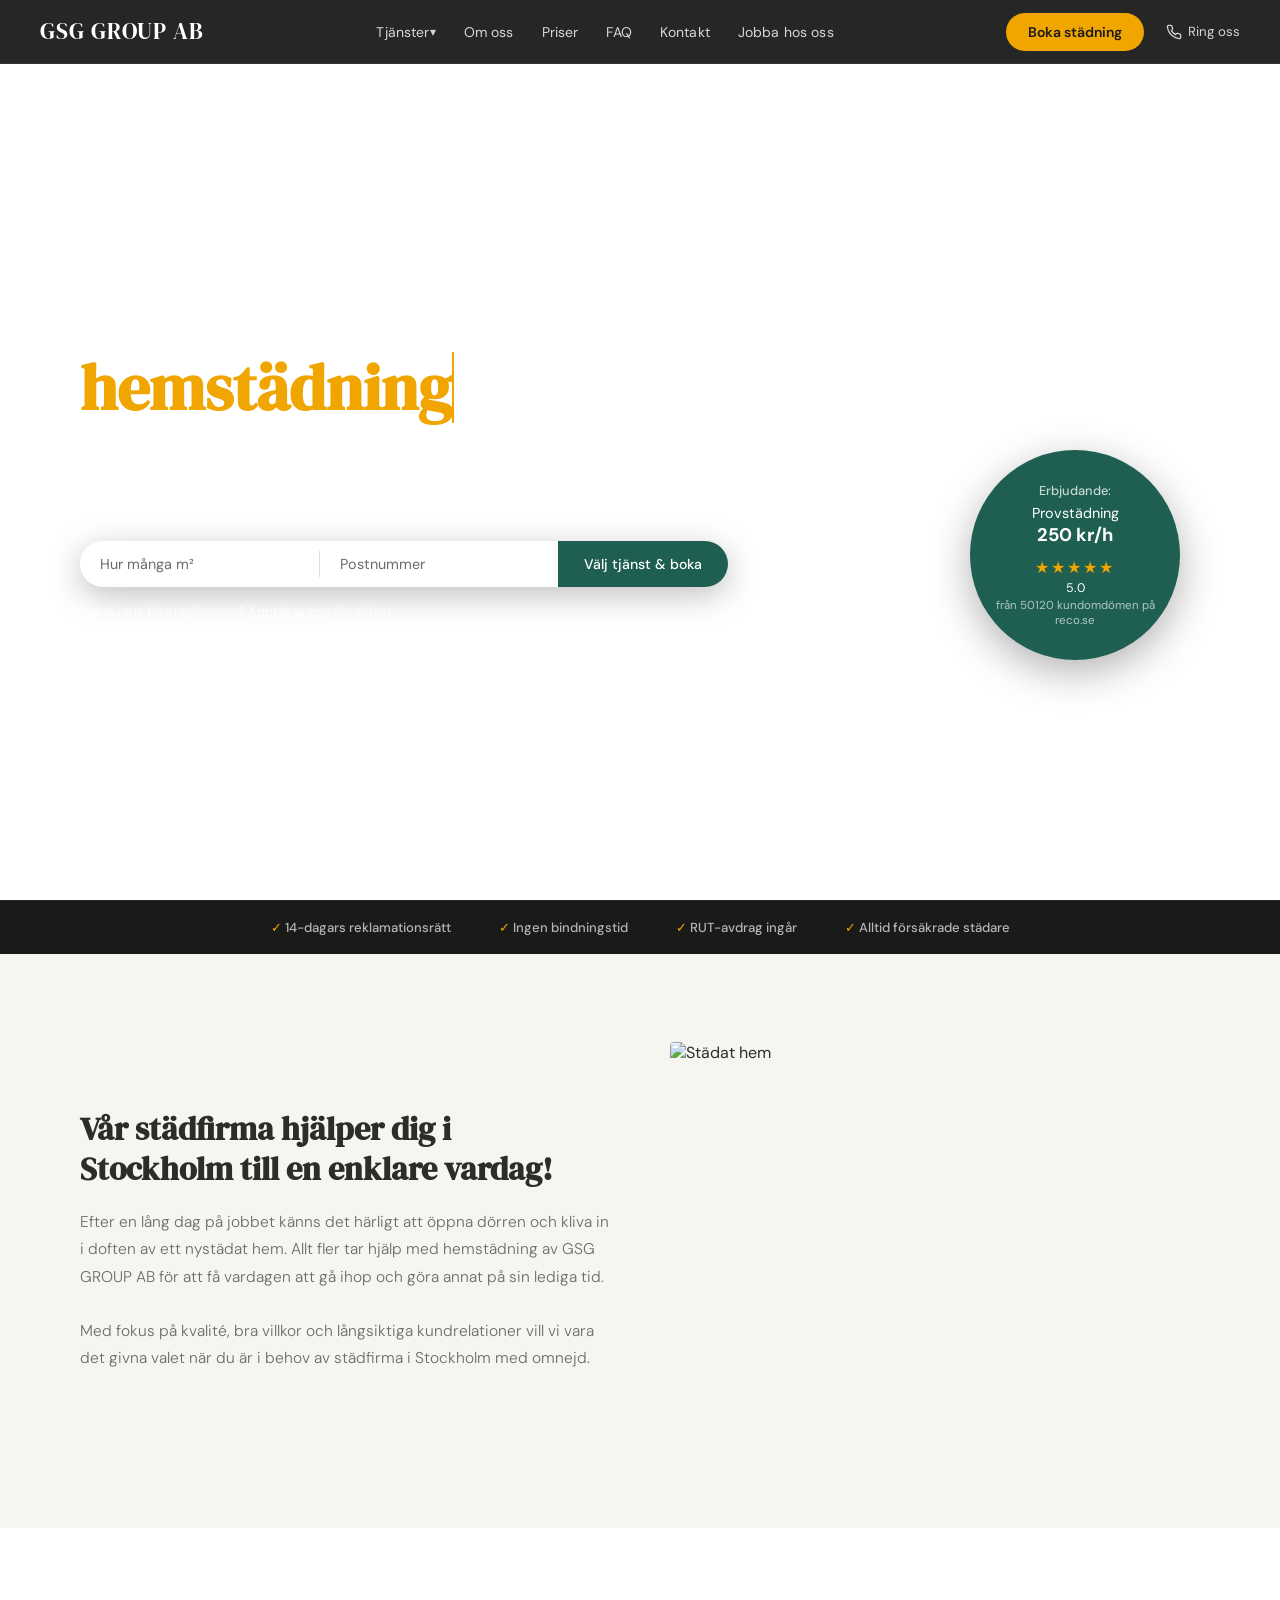
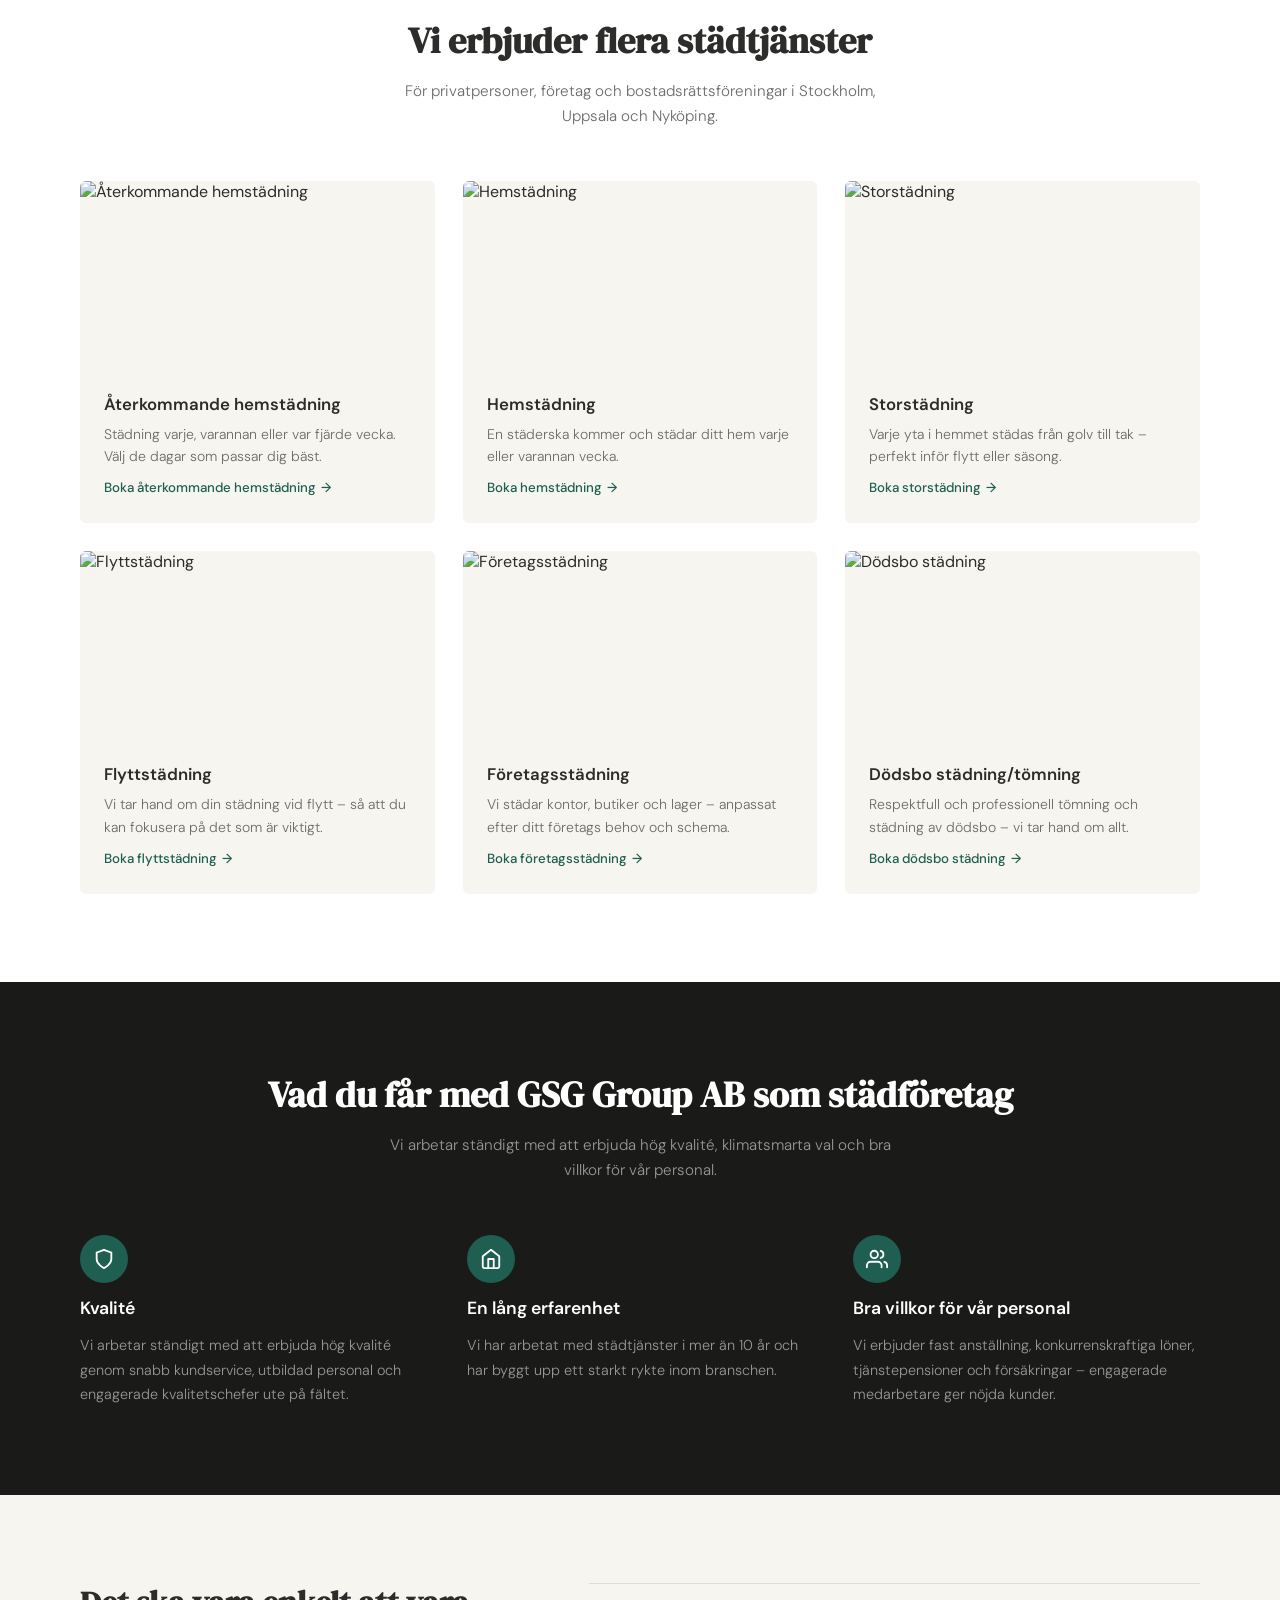
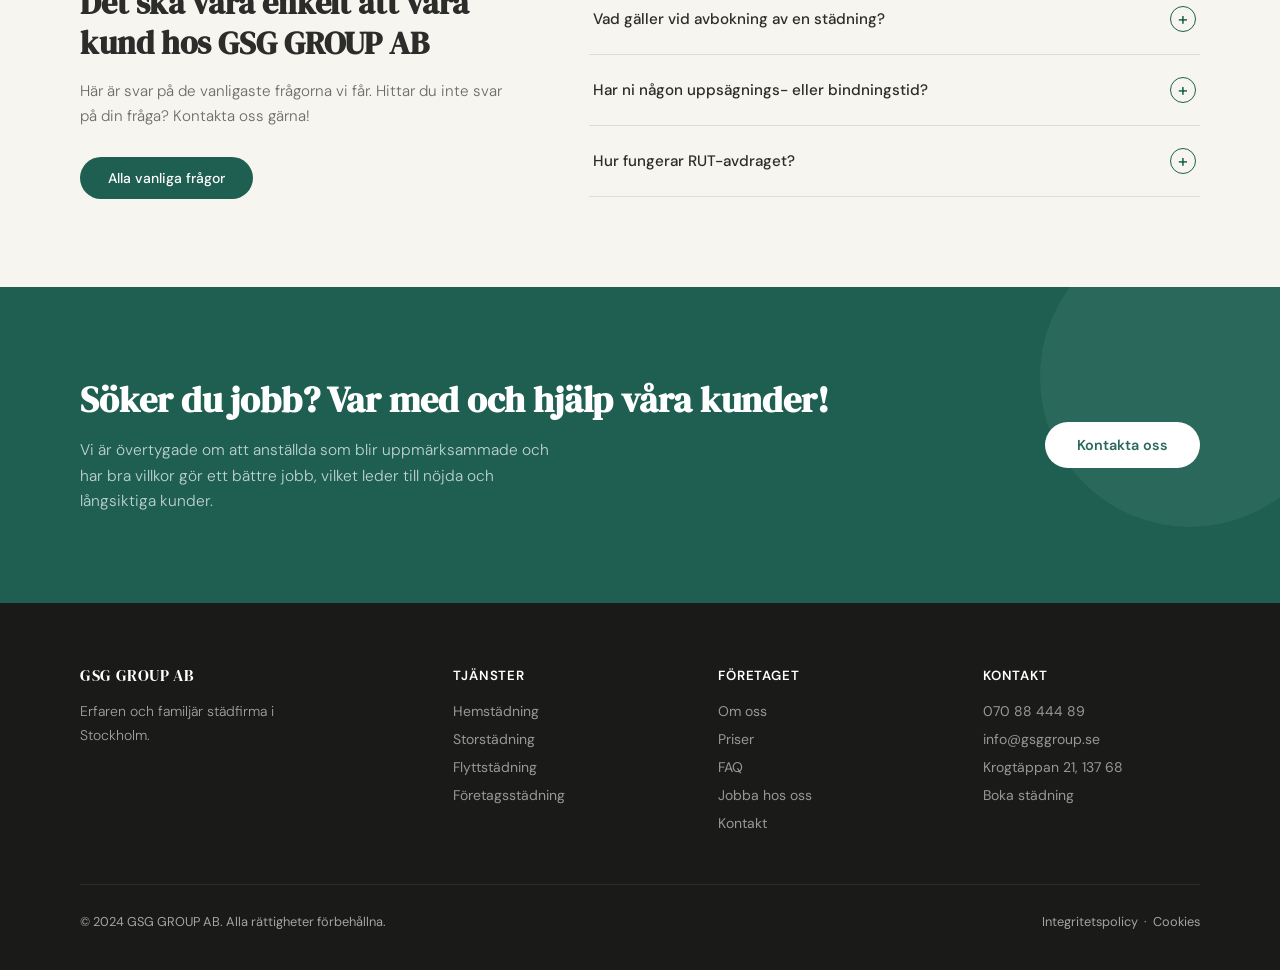
==== commit 850059e5: "1	Phone optional	Removed required, added (valfritt) label, fallback — in all 5 email builders 2	Mobi" ====
--- a/index.html
+++ b/index.html
@@ -18,18 +18,19 @@
     <li class="services-menu">
       <a href="#services" class="has-arrow">Tjänster</a>
       <div class="mega-menu" aria-label="Tjänster meny">
-        <div class="mega-copy"><h2>Våra Tjänster</h2><p>Vi erbjuder flera olika städtjänster för privatpersoner och företag!</p><a href="contact.html" class="btn-book">Boka städning</a></div>
+        <div class="mega-copy"><h2>Våra Tjänster</h2><p>Vi erbjuder flera olika städtjänster för privatpersoner och företag!</p><a href="booking.html" class="btn-book">Boka städning</a></div>
         <div class="mega-services">
           <a href="#hemstadning" class="mega-service-card"><img src="https://images.unsplash.com/photo-1581578731548-c64695cc6952?w=600&q=80" alt="Hemstädning"><div><h3>Hemstädning</h3><p>Regelbunden städning som gör vardagen enklare.</p></div></a>
           <a href="#flyttstadning" class="mega-service-card"><img src="https://images.unsplash.com/photo-1584622650111-993a426fbf0a?w=600&q=80" alt="Flyttstädning"><div><h3>Flyttstädning</h3><p>Smidig hjälp när du lämnar eller flyttar in i en bostad.</p></div></a>
           <a href="#storstadning" class="mega-service-card"><img src="https://images.unsplash.com/photo-1563453392212-326f5e854473?w=600&q=80" alt="Storstädning"><div><h3>Storstädning</h3><p>En grundlig städning från golv till tak.</p></div></a>
           <a href="#foretagsstadning" class="mega-service-card"><img src="https://images.unsplash.com/photo-1497366216548-37526070297c?w=600&q=80" alt="Företagsstädning"><div><h3>Företagsstädning</h3><p>Renare kontor, lokaler och gemensamma ytor.</p></div></a>
+          <a href="#dodsbostadning" class="mega-service-card"><img src="https://images.unsplash.com/photo-1560518883-ce09059eeffa?w=600&q=80" alt="Dödsbo städning"><div><h3>Dödsbo städning</h3><p>Respektfull tömning och städning av dödsbo.</p></div></a>
         </div>
       </div>
     </li>
     <li><a href="about.html">Om oss</a></li>
-    <li><a href="#prices">Priser</a></li>
-    <li><a href="#faq">FAQ</a></li>
+    <li><a href="pricing.html">Priser</a></li>
+    <li><a href="faq.html">FAQ</a></li>
     <li><a href="contact.html">Kontakt</a></li>
     <li><a href="jobs.html">Jobba hos oss</a></li>
   </ul>
@@ -54,10 +55,23 @@
   </div>
   <ul class="nav-mobile-links">
     <li><a href="index.html">Hem</a></li>
-    <li><a href="#services">Tjänster</a></li>
+    <li class="nav-mobile-services">
+      <button class="nav-mobile-services-toggle">
+        Tjänster
+        <svg class="services-arrow" width="16" height="16" viewBox="0 0 24 24" fill="none" stroke="currentColor" stroke-width="2.5" stroke-linecap="round" stroke-linejoin="round"><polyline points="9 18 15 12 9 6"/></svg>
+      </button>
+      <ul class="nav-mobile-services-list">
+        <li><a href="booking.html?tjanst=hemstadning">Återkommande hemstädning</a></li>
+        <li><a href="booking.html?tjanst=enstaka">Enstaka hemstädning</a></li>
+        <li><a href="booking.html?tjanst=storstadning">Storstädning</a></li>
+        <li><a href="booking.html?tjanst=flyttstadning">Flyttstädning</a></li>
+        <li><a href="booking.html?tjanst=foretagsstadning">Företagsstädning</a></li>
+        <li><a href="booking.html?tjanst=dodsbostadning">Dödsbo städning/tömning</a></li>
+      </ul>
+    </li>
     <li><a href="about.html">Om oss</a></li>
-    <li><a href="#prices">Priser</a></li>
-    <li><a href="#faq">FAQ</a></li>
+    <li><a href="pricing.html">Priser</a></li>
+    <li><a href="faq.html">FAQ</a></li>
     <li><a href="contact.html">Kontakt</a></li>
     <li><a href="jobs.html">Jobba hos oss</a></li>
   </ul>
@@ -99,6 +113,14 @@
     <div class="reviews">från 50120 kundomdömen på reco.se</div>
   </a>
 </section>
+
+<!-- TRUST STRIP -->
+<div class="trust-strip">
+  <span>14-dagars reklamationsrätt</span>
+  <span>Ingen bindningstid</span>
+  <span>RUT-avdrag ingår</span>
+  <span>Alltid försäkrade städare</span>
+</div>
 
 <!-- INTRO -->
 <section class="intro">
@@ -163,6 +185,14 @@
         <span class="read-more">Boka företagsstädning</span>
       </div>
     </a>
+    <a href="booking.html?tjanst=dodsbostadning" class="service-card" id="dodsbostadning">
+      <img src="https://images.unsplash.com/photo-1560518883-ce09059eeffa?w=700&q=80" alt="Dödsbo städning">
+      <div class="card-body">
+        <h3>Dödsbo städning/tömning</h3>
+        <p>Respektfull och professionell tömning och städning av dödsbo – vi tar hand om allt.</p>
+        <span class="read-more">Boka dödsbo städning</span>
+      </div>
+    </a>
   </div>
 </section>
 
@@ -275,7 +305,7 @@
         <li><a href="tel:070 88 444 89">070 88 444 89</a></li>
         <li><a href="mailto:info@gsggroup.se">info@gsggroup.se</a></li>
         <li><a href="#">Krogtäppan 21, 137 68</a></li>
-        <li><a href="#">Boka städning</a></li>
+        <li><a href="booking.html">Boka städning</a></li>
       </ul>
     </div>
   </div>
--- a/css/styles.css
+++ b/css/styles.css
@@ -211,6 +211,20 @@
   .offer-bubble .rating { color: var(--white); font-size: 0.78rem; margin-top: 2px; }
   .offer-bubble .reviews { color: rgba(255,255,255,0.65); font-size: 0.72rem; margin-top: 2px; }
 
+  /* ── TRUST STRIP ── */
+  .trust-strip {
+    background: var(--dark);
+    display: flex; justify-content: center; flex-wrap: wrap; gap: 0 48px;
+    padding: 13px 40px;
+    border-top: 1px solid rgba(255,255,255,0.06);
+  }
+  .trust-strip span {
+    color: rgba(255,255,255,0.68);
+    font-size: 0.82rem; font-weight: 500;
+    padding: 5px 0; white-space: nowrap;
+  }
+  .trust-strip span::before { content: '✓ '; color: var(--gold); }
+
   /* ── INTRO ── */
   .intro {
     background: var(--cream);
@@ -564,6 +578,33 @@
   }
   .nav-overlay.open { opacity: 1; visibility: visible; }
 
+  /* ── MOBILE NAV SERVICES SUB-MENU ── */
+  .nav-mobile-services { border-bottom: 1px solid rgba(255,255,255,0.08); }
+  .nav-mobile-services-toggle {
+    background: none; border: none; cursor: pointer;
+    color: rgba(255,255,255,0.82); font-size: 1.05rem; font-weight: 400;
+    font-family: 'DM Sans', sans-serif;
+    display: flex; justify-content: space-between; align-items: center;
+    width: 100%; padding: 16px 4px; text-align: left;
+    transition: color 0.2s;
+  }
+  .nav-mobile-services-toggle:hover { color: var(--white); }
+  .services-arrow { transition: transform 0.25s ease; flex-shrink: 0; }
+  .nav-mobile-services.open .services-arrow { transform: rotate(90deg); }
+  .nav-mobile-services-list {
+    list-style: none;
+    max-height: 0; overflow: hidden;
+    transition: max-height 0.3s ease;
+  }
+  .nav-mobile-services.open .nav-mobile-services-list { max-height: 400px; }
+  .nav-mobile-services-list li { border-top: 1px solid rgba(255,255,255,0.05); }
+  .nav-mobile-services-list a {
+    display: block; padding: 12px 4px 12px 18px;
+    color: rgba(255,255,255,0.6); text-decoration: none; font-size: 0.95rem;
+    transition: color 0.2s;
+  }
+  .nav-mobile-services-list a:hover { color: var(--white); }
+
   /* ── MEGA MENU ── */
   .nav-links li { position: relative; }
   .services-menu { position: static; height: var(--nav-h); display: flex; align-items: center; }
@@ -574,7 +615,7 @@
   .mega-copy h2 { font-family: 'DM Serif Display', serif; font-size: clamp(1.6rem, 2.2vw, 2.2rem); line-height: 1.08; margin-bottom: 14px; }
   .mega-copy p { color: rgba(255,255,255,0.78); line-height: 1.65; font-weight: 300; font-size: .95rem; }
   .mega-copy .btn-book { margin-top: auto; align-self: flex-start; color: var(--dark); }
-  .mega-services { padding: 26px; display: grid; grid-template-columns: repeat(4, 1fr); gap: 16px; background: var(--cream); }
+  .mega-services { padding: 26px; display: grid; grid-template-columns: repeat(5, 1fr); gap: 14px; background: var(--cream); }
   .mega-service-card { background: var(--white); border-radius: 14px; overflow: hidden; text-decoration: none; color: var(--text) !important; box-shadow: 0 8px 24px rgba(0,0,0,0.06); display: flex; flex-direction: column; transition: transform .2s ease, box-shadow .2s ease; }
   .mega-service-card:hover { transform: translateY(-4px); box-shadow: 0 16px 34px rgba(0,0,0,0.1); }
   .mega-service-card img { height: 120px; width: 100%; object-fit: cover; }
@@ -595,6 +636,55 @@
   .about-story h2 { font-size: clamp(2rem, 4vw, 3rem); font-weight: 500; margin-bottom: 28px; }
   .about-story p { max-width: 980px; font-size: 1.08rem; line-height: 1.8; margin-bottom: 20px; color: var(--text); }
   .about-story strong { display:block; margin: 28px 0 8px; font-size: 1.1rem; }
+  /* ── FAQ PAGE ── */
+  .faq-page-content { background: var(--cream); padding: 72px 80px; }
+  .faq-page-wrap { max-width: 780px; margin: 0 auto; }
+  .faq-category { margin-bottom: 52px; }
+  .faq-category-title {
+    font-family: 'DM Serif Display', serif;
+    font-size: 1.5rem; color: var(--text);
+    padding-bottom: 14px; margin-bottom: 4px;
+    border-bottom: 2px solid var(--teal);
+  }
+
+  /* ── PRICING PAGE ── */
+  .pricing-page { background: var(--white); padding: 72px 80px; }
+  .pricing-wrap { max-width: 960px; margin: 0 auto; }
+  .pricing-intro { text-align: center; max-width: 620px; margin: 0 auto 56px; }
+  .pricing-intro h2 { font-family: 'DM Serif Display', serif; font-size: clamp(1.8rem, 3vw, 2.6rem); margin-bottom: 14px; }
+  .pricing-intro p { color: var(--muted); line-height: 1.7; font-weight: 300; }
+  .pricing-grid { display: grid; grid-template-columns: repeat(3, 1fr); gap: 24px; margin-bottom: 56px; }
+  .pricing-card {
+    border: 1.5px solid var(--border); border-radius: 16px; padding: 32px 28px;
+    display: flex; flex-direction: column; gap: 16px;
+    background: var(--cream); transition: box-shadow .2s, transform .2s;
+  }
+  .pricing-card:hover { box-shadow: 0 12px 36px rgba(0,0,0,0.08); transform: translateY(-3px); }
+  .pricing-card.pricing-card--featured {
+    border-color: var(--teal); background: var(--white);
+    box-shadow: 0 8px 28px rgba(30,95,82,0.12);
+  }
+  .pricing-card-badge {
+    display: inline-block; background: var(--gold); color: var(--dark);
+    font-size: 0.72rem; font-weight: 700; padding: 3px 10px; border-radius: 50px;
+    letter-spacing: 0.04em; align-self: flex-start; text-transform: uppercase;
+  }
+  .pricing-card h3 { font-family: 'DM Serif Display', serif; font-size: 1.4rem; }
+  .pricing-card .price { font-size: 2.2rem; font-weight: 700; color: var(--teal); line-height: 1; }
+  .pricing-card .price span { font-size: 0.9rem; font-weight: 400; color: var(--muted); }
+  .pricing-card p { color: var(--muted); font-size: 0.9rem; line-height: 1.65; font-weight: 300; }
+  .pricing-card ul { list-style: none; display: flex; flex-direction: column; gap: 9px; margin: 4px 0; }
+  .pricing-card ul li { font-size: 0.88rem; color: var(--text); padding-left: 18px; position: relative; }
+  .pricing-card ul li::before { content: '✓'; position: absolute; left: 0; color: var(--teal); font-weight: 700; }
+  .pricing-card .btn-submit { margin-top: auto; }
+  .pricing-table { width: 100%; border-collapse: collapse; margin-bottom: 56px; }
+  .pricing-table th, .pricing-table td { padding: 14px 18px; text-align: left; border-bottom: 1px solid var(--border); font-size: 0.9rem; }
+  .pricing-table th { background: var(--dark); color: var(--white); font-weight: 600; font-size: 0.82rem; letter-spacing: 0.04em; text-transform: uppercase; }
+  .pricing-table tr:last-child td { border-bottom: none; }
+  .pricing-table tr:nth-child(even) td { background: var(--cream); }
+  .pricing-note { background: var(--teal-pale); border-left: 3px solid var(--teal); padding: 18px 22px; border-radius: 0 var(--radius) var(--radius) 0; font-size: 0.9rem; color: var(--teal); line-height: 1.65; }
+  .pricing-note strong { font-weight: 600; }
+
   .contact-page-bg { background: linear-gradient(to bottom, var(--teal) 0, var(--teal) 62%, var(--white) 62%, var(--white) 100%); min-height: 100vh; padding-top: var(--nav-h); }
   .contact-title { color: var(--white); text-align:center; padding: 130px 24px 190px; }
   .contact-title h1 { font-size: clamp(2.2rem, 4vw, 3.7rem); font-weight: 500; line-height: 1.15; max-width: 720px; margin: 0 auto; }
@@ -780,6 +870,10 @@
     letter-spacing: 0.04em; text-transform: uppercase; margin-bottom: 16px; display: block;
   }
 
+  @media (max-width: 1024px) {
+    .offer-bubble { display: none; }
+  }
+
   @media (max-width: 640px) {
     /* ── NAV ── */
     nav { padding: 0 20px; }
@@ -810,6 +904,11 @@
     }
     .intro-img { max-height: 240px; }
 
+    /* ── TRUST STRIP ── */
+    .trust-strip { padding: 10px 24px; gap: 0; flex-direction: column; }
+    .trust-strip span { padding: 8px 0; border-bottom: 1px solid rgba(255,255,255,0.06); }
+    .trust-strip span:last-child { border-bottom: none; }
+
     /* ── SERVICES ── */
     .services { padding: 48px 24px; }
     .service-grid { grid-template-columns: 1fr; gap: 16px; }
@@ -846,6 +945,11 @@
     .btn-continue { width: 100%; text-align: center; border-radius: var(--radius); }
     .input-row, .date-row { grid-template-columns: 1fr; }
 
+    /* ── FAQ & PRICING PAGES ── */
+    .faq-page-content { padding: 48px 24px; }
+    .pricing-page { padding: 48px 24px; }
+    .pricing-grid { grid-template-columns: 1fr; }
+
     /* ── FOOTER ── */
     footer { padding: 48px 24px 32px; }
     .footer-grid { grid-template-columns: 1fr 1fr; gap: 32px; }
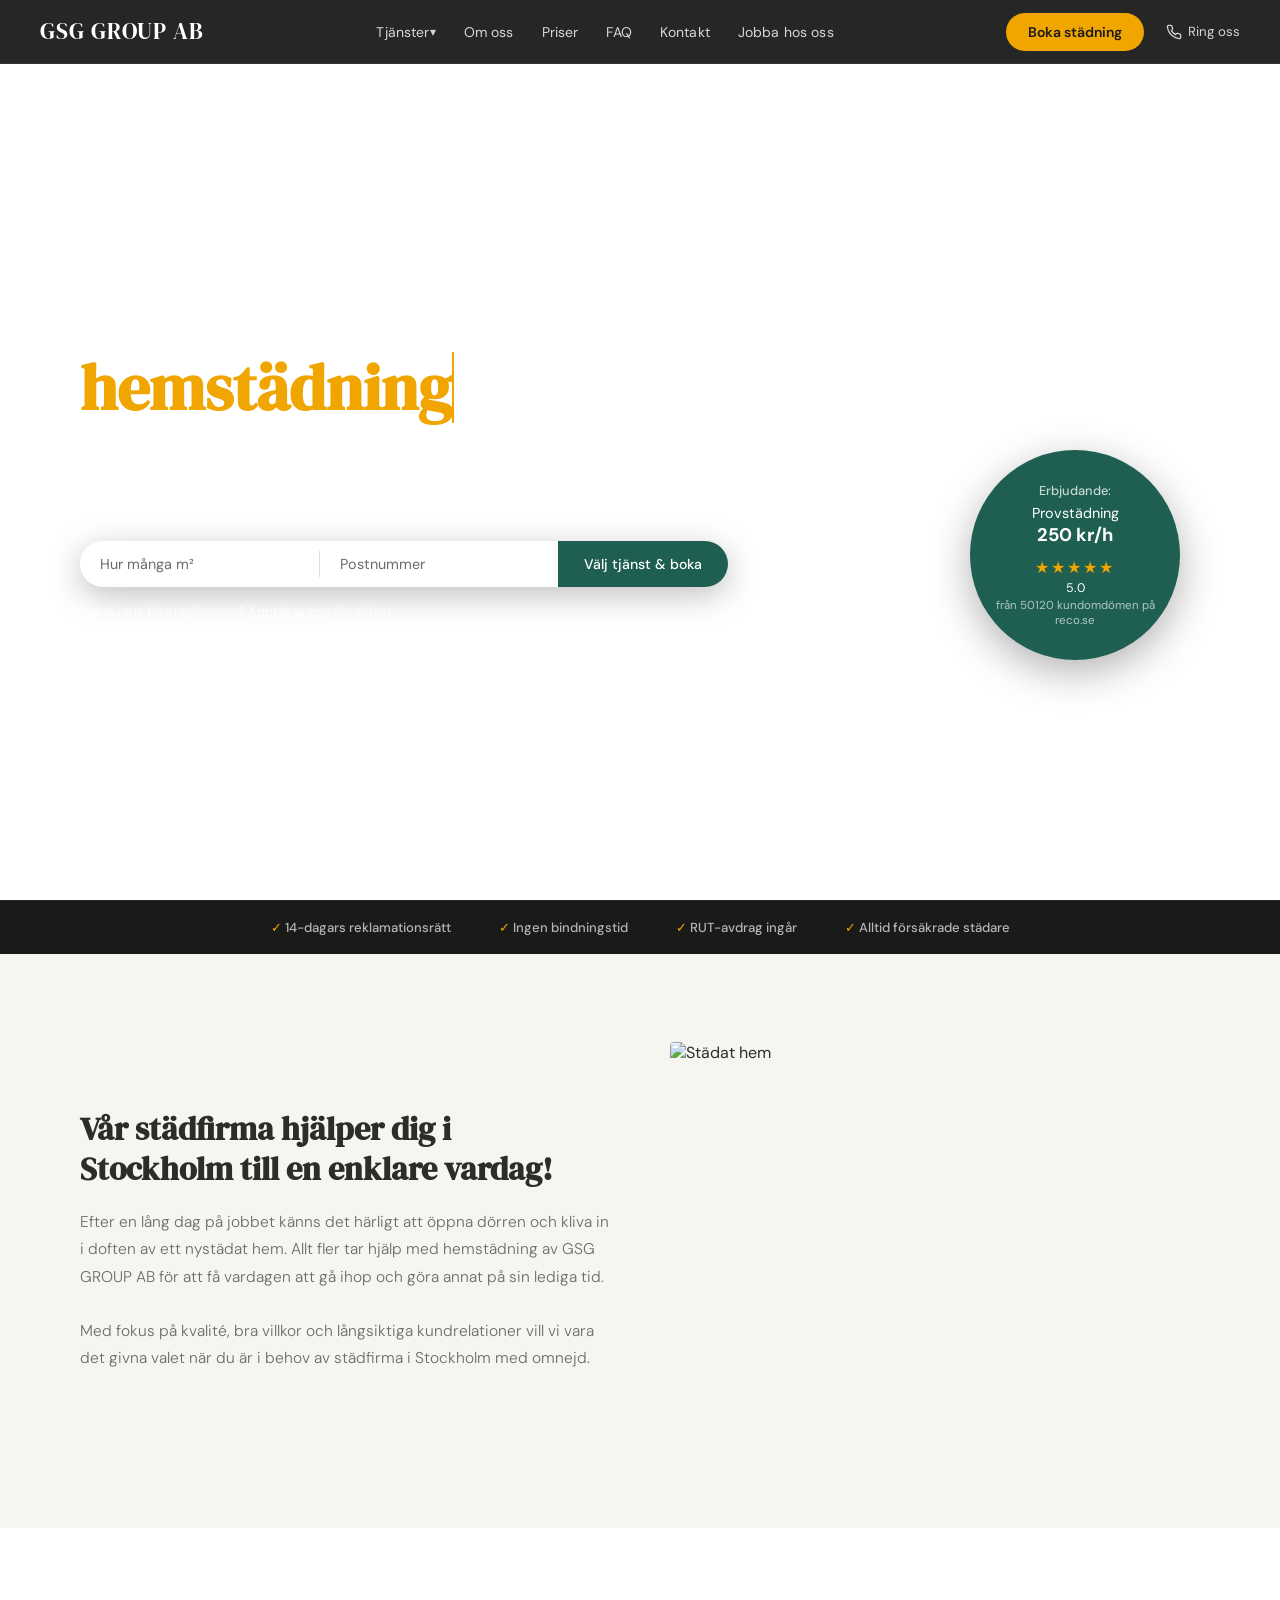
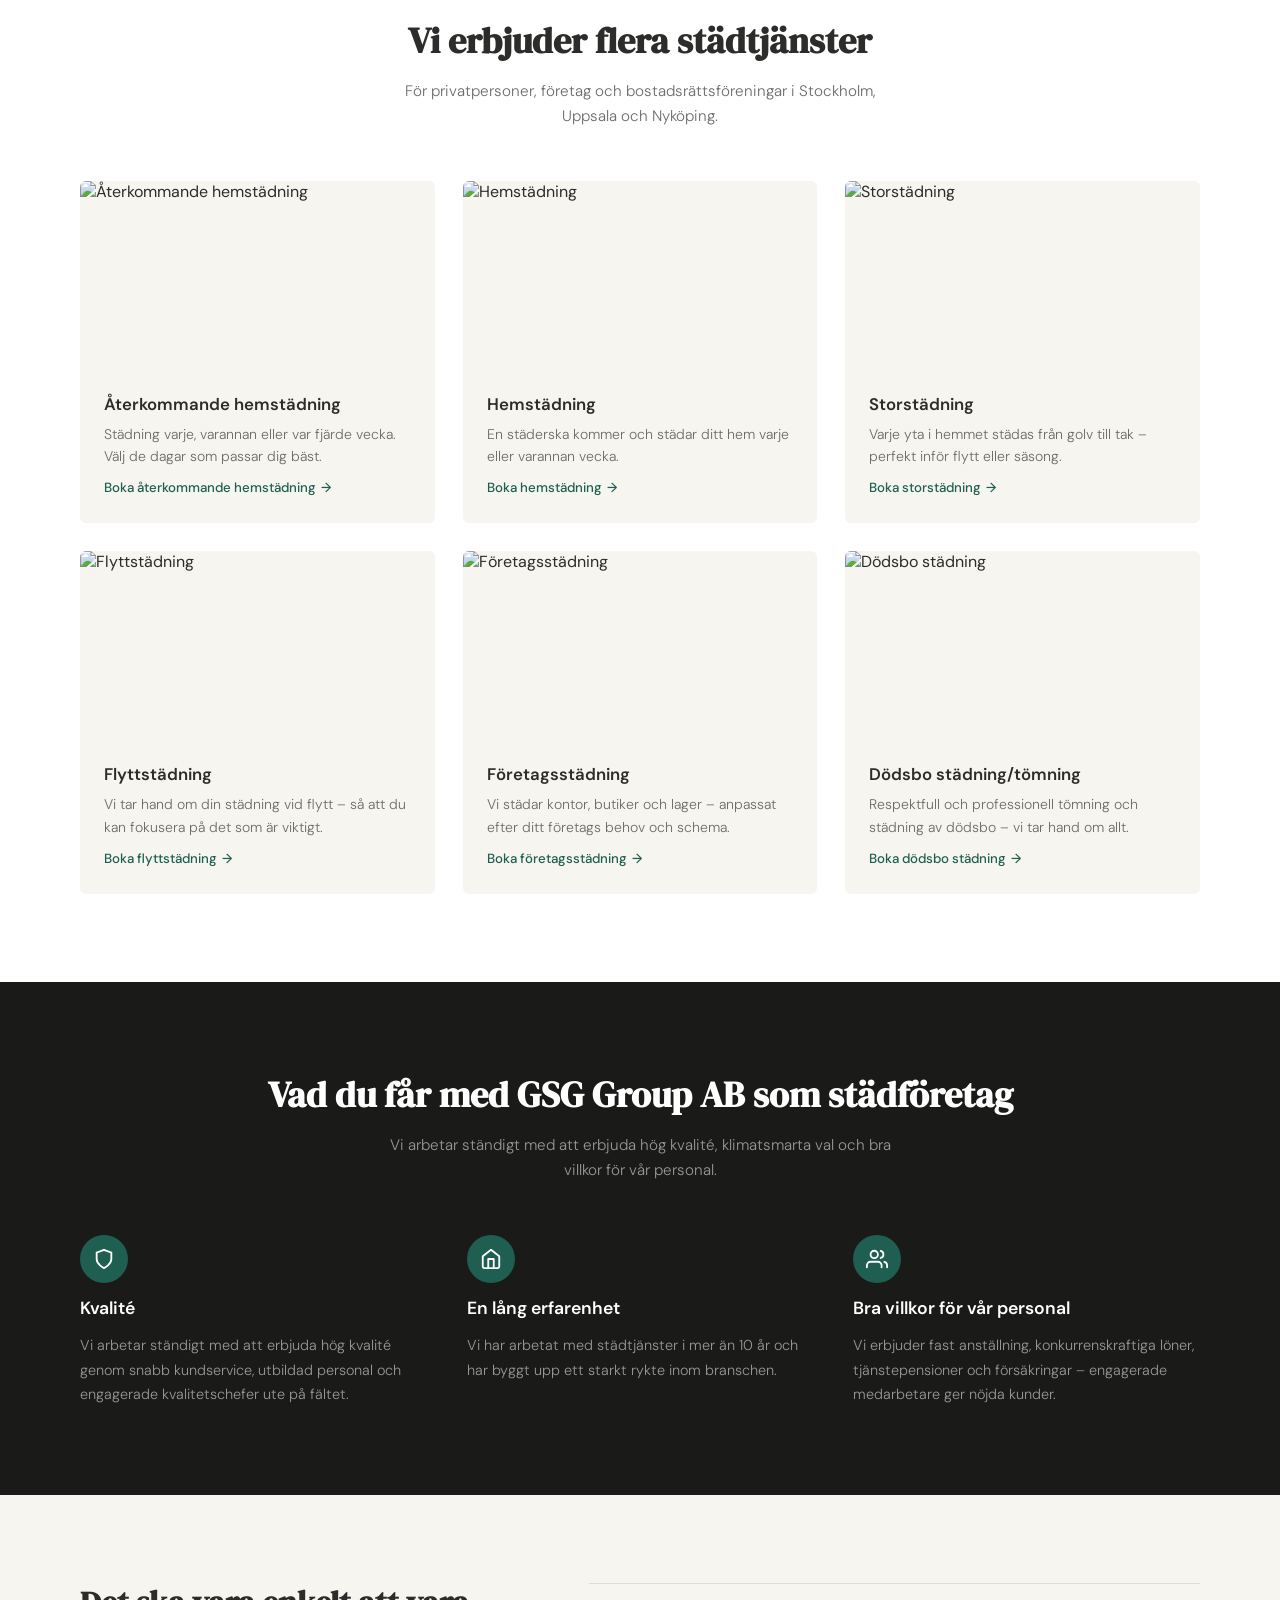
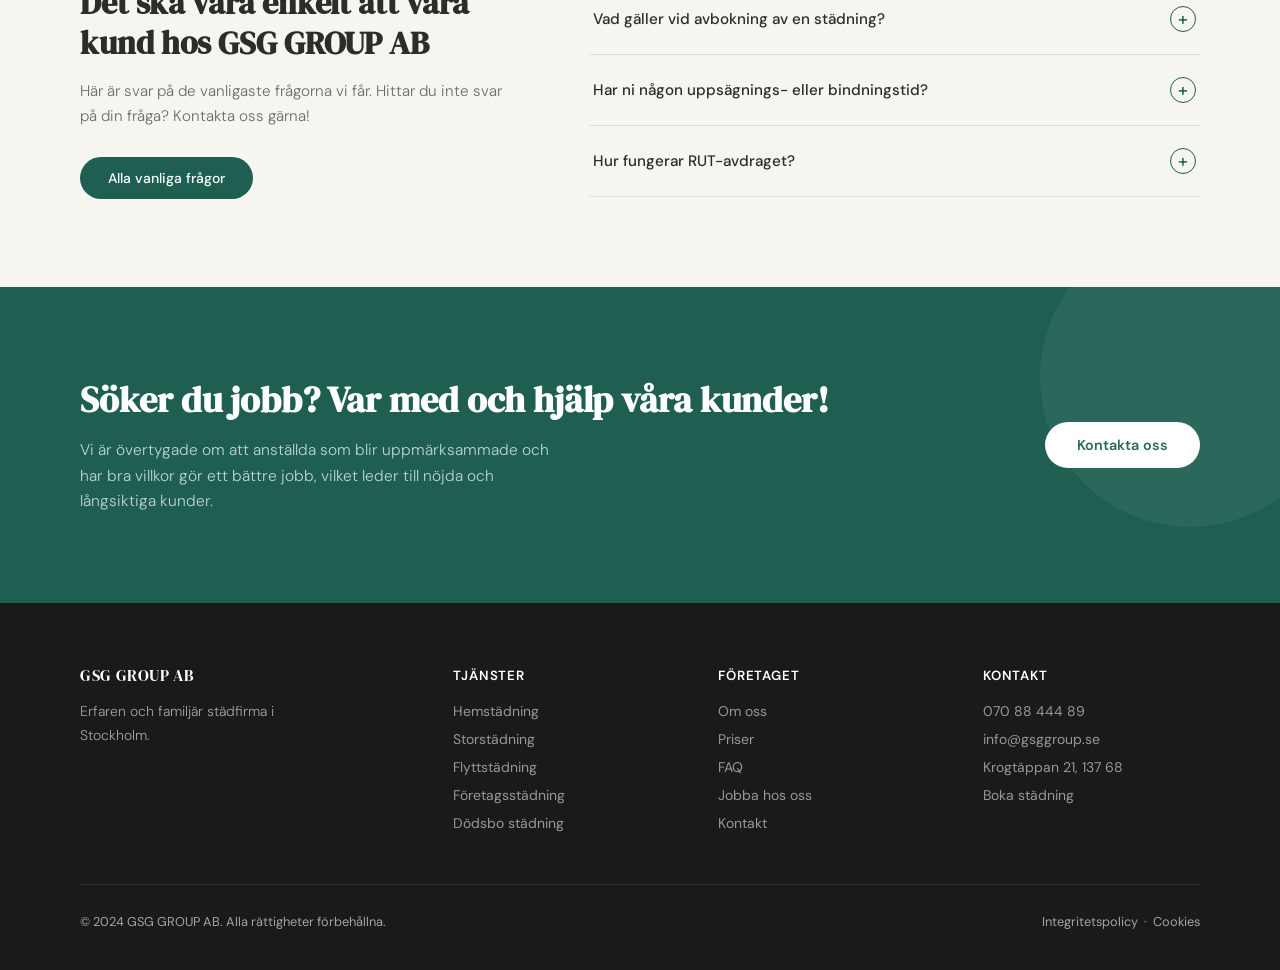
==== commit 8c010136: "Update service links to booking page and improve footer navigation" ====
--- a/index.html
+++ b/index.html
@@ -94,7 +94,7 @@
       Vi hjälper dig med<br>
       <span class="rotating-word" id="rotatingWord">hemstädning</span>
     </h1>
-    <p class="hero-sub">Erfaren och familjär städfirma för dig i<br>Stockholm, Uppsala &amp; Nyköping!</p>
+    <p class="hero-sub">Erfaren och familjär städfirma för dig i <br>Stockholm, Uppsala &amp; Nyköping!</p>
 
     <div class="hero-form">
       <input type="number" id="heroYta" placeholder="Hur många m²" min="1" />
@@ -267,7 +267,7 @@
     <p>Vi är övertygade om att anställda som blir uppmärksammade och har bra villkor gör ett bättre jobb, vilket leder till nöjda och långsiktiga kunder.</p>
   </div>
   <div class="cta-actions">
-    <a href="#" class="btn-white">Kontakta oss</a>
+    <a href="jobs.html" class="btn-white">Kontakta oss</a>
   </div>
 </section>
 
@@ -283,20 +283,21 @@
     <div class="footer-col">
       <h4>Tjänster</h4>
       <ul>
-        <li><a href="#">Hemstädning</a></li>
-        <li><a href="#">Storstädning</a></li>
-        <li><a href="#">Flyttstädning</a></li>
-        <li><a href="#">Företagsstädning</a></li>
+        <li><a href="booking.html?tjanst=hemstadning">Hemstädning</a></li>
+        <li><a href="booking.html?tjanst=storstadning">Storstädning</a></li>
+        <li><a href="booking.html?tjanst=flyttstadning">Flyttstädning</a></li>
+        <li><a href="booking.html?tjanst=foretagsstadning">Företagsstädning</a></li>
+        <li><a href="booking.html?tjanst=dodsbostadning">Dödsbo städning</a></li>
       </ul>
     </div>
     <div class="footer-col">
       <h4>Företaget</h4>
       <ul>
-        <li><a href="#">Om oss</a></li>
-        <li><a href="#">Priser</a></li>
-        <li><a href="#">FAQ</a></li>
-        <li><a href="#">Jobba hos oss</a></li>
-        <li><a href="#">Kontakt</a></li>
+        <li><a href="about.html">Om oss</a></li>
+        <li><a href="pricing.html">Priser</a></li>
+        <li><a href="faq.html">FAQ</a></li>
+        <li><a href="jobs.html">Jobba hos oss</a></li>
+        <li><a href="contact.html">Kontakt</a></li>
       </ul>
     </div>
     <div class="footer-col">
--- a/css/styles.css
+++ b/css/styles.css
@@ -872,14 +872,12 @@
 
   @media (max-width: 1024px) {
     .offer-bubble { display: none; }
-  }
-
-  @media (max-width: 640px) {
-    /* ── NAV ── */
     nav { padding: 0 20px; }
     .nav-links, .nav-right { display: none; }
     .nav-toggle { display: flex; }
-
+  }
+
+  @media (max-width: 640px) {
     /* ── HERO ── */
     .hero-content { padding: 0 24px; max-width: 100%; }
     .hero-headline { font-size: clamp(2rem, 8vw, 2.6rem); }
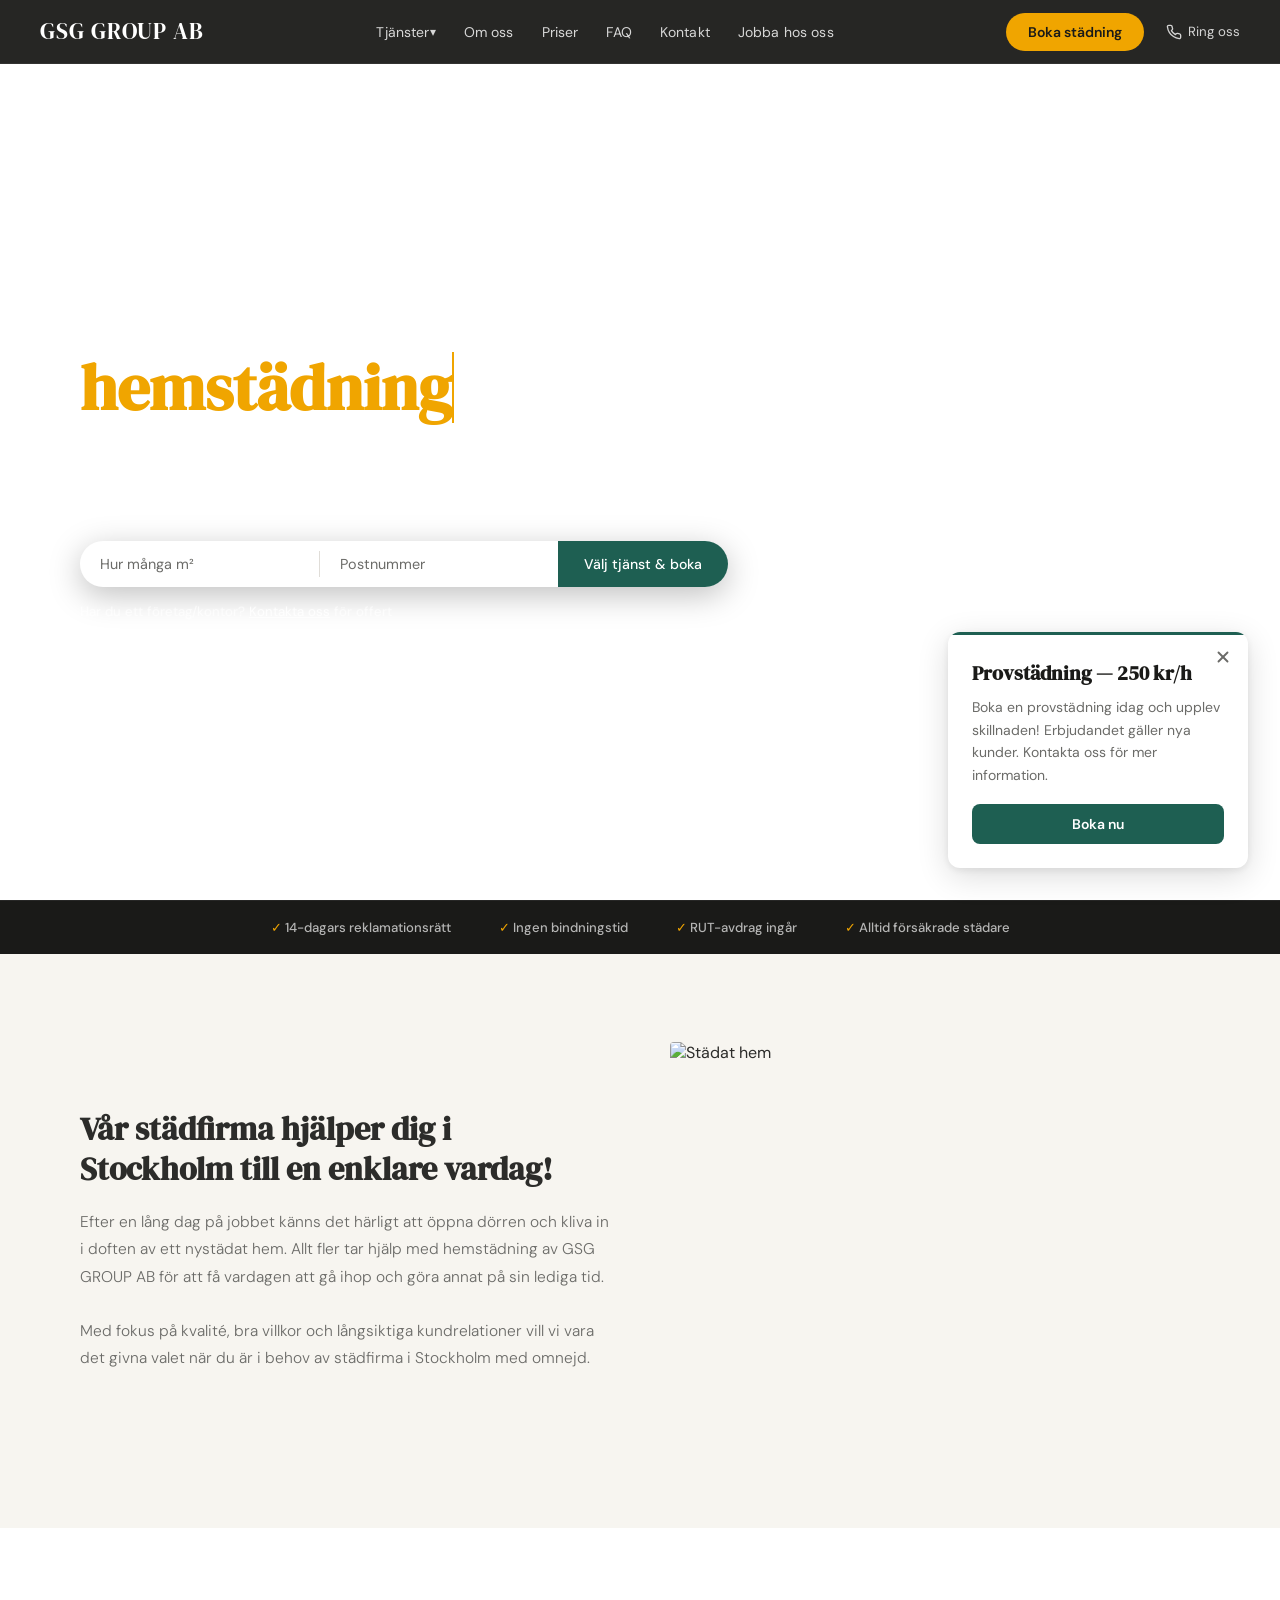
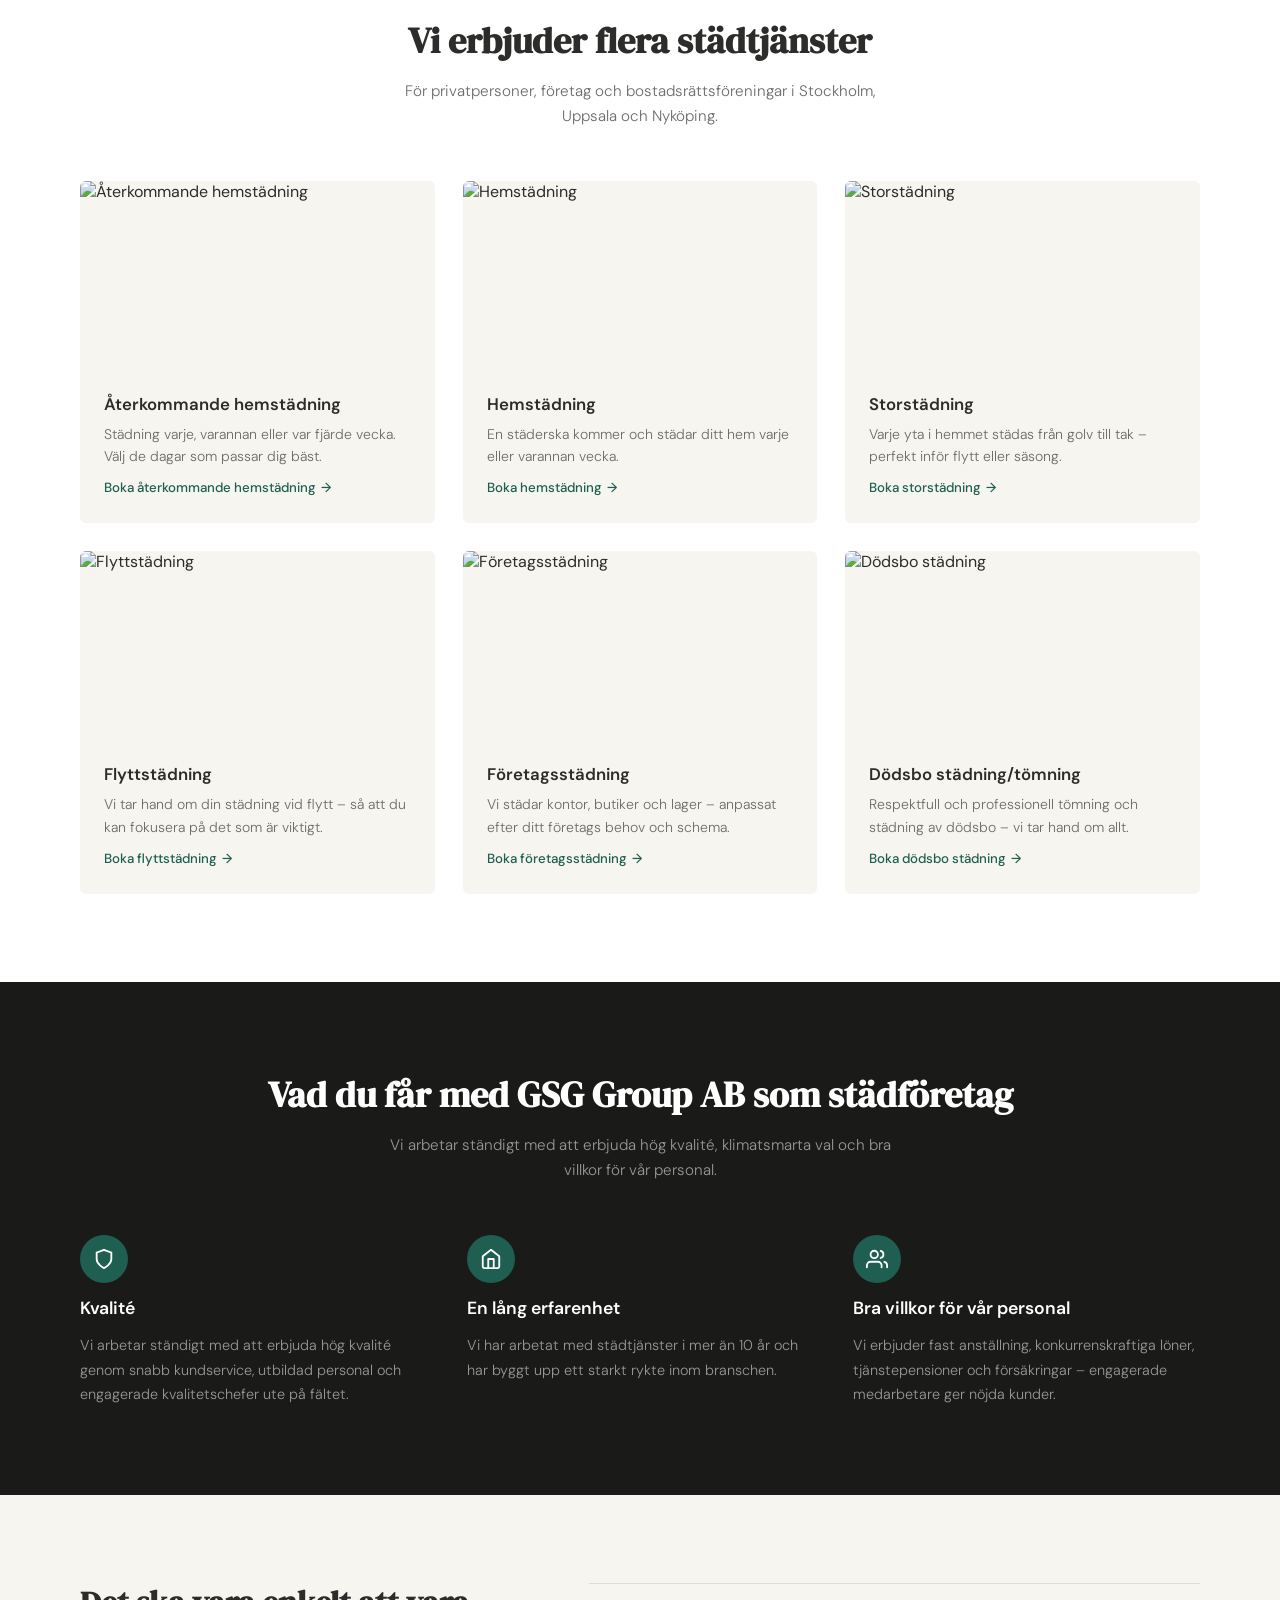
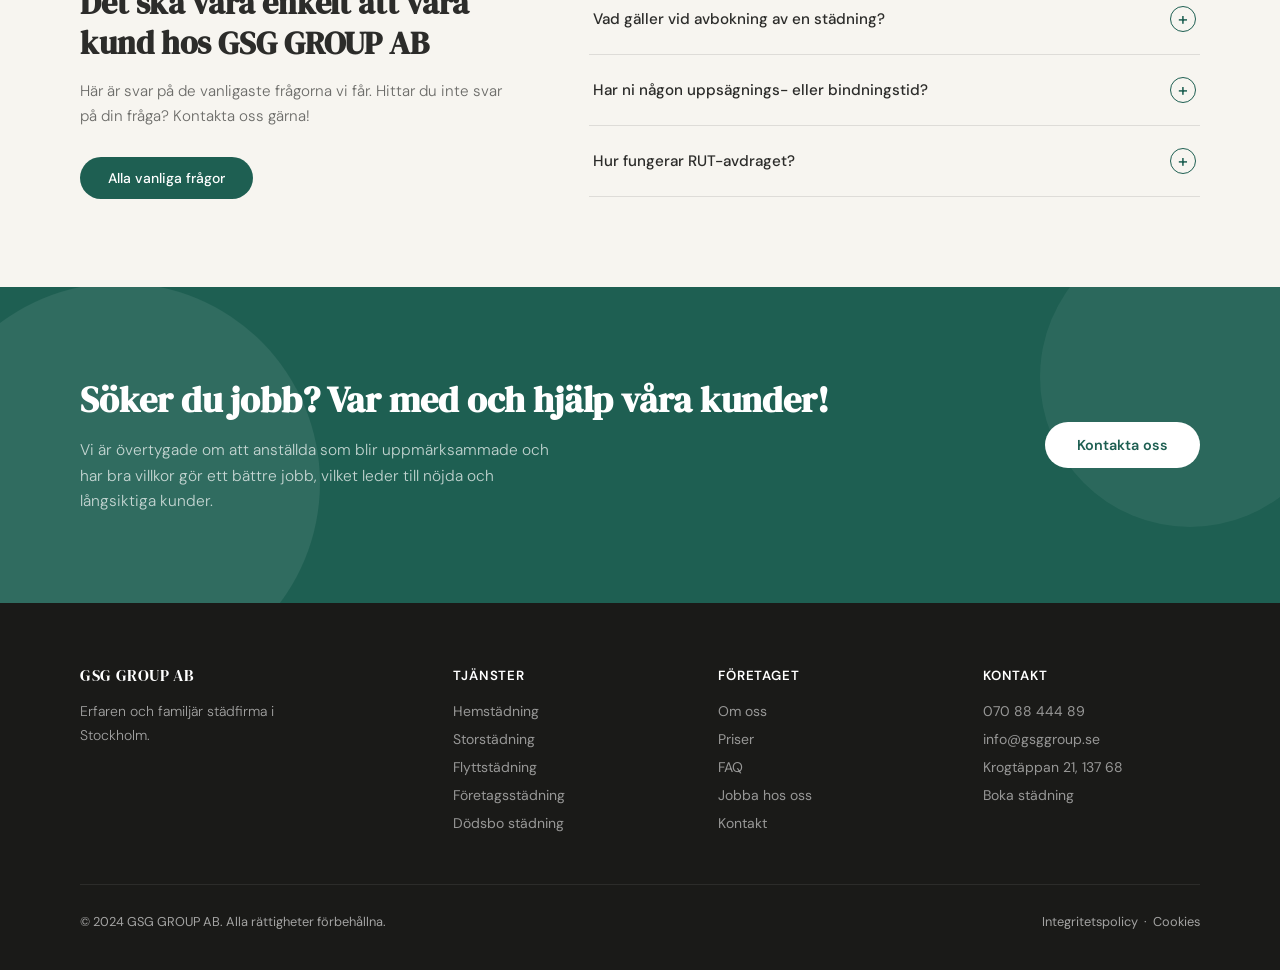
==== commit b9fe7b50: "gaming" ====
--- a/index.html
+++ b/index.html
@@ -3,7 +3,19 @@
 <head>
 <meta charset="UTF-8">
 <meta name="viewport" content="width=device-width, initial-scale=1.0">
-<title>GSG Group AB - Städfirma</title>
+<title>Städfirma i Stockholm – GSG Group AB | Hemstädning, Storstädning & mer</title>
+<meta name="description" content="GSG Group AB är en erfaren städfirma i Stockholm, Uppsala och Nyköping. Hemstädning, storstädning, flyttstädning och företagsstädning med RUT-avdrag och 14-dagars garanti.">
+<link rel="canonical" href="https://www.gsggroup.se/">
+<link rel="alternate" hreflang="sv" href="https://www.gsggroup.se/">
+<link rel="alternate" hreflang="sv-SE" href="https://www.gsggroup.se/">
+<link rel="alternate" hreflang="x-default" href="https://www.gsggroup.se/">
+<meta property="og:type" content="website">
+<meta property="og:locale" content="sv_SE">
+<meta property="og:site_name" content="GSG Group AB">
+<meta property="og:title" content="Städfirma i Stockholm – GSG Group AB">
+<meta property="og:description" content="Erfaren och familjär städfirma i Stockholm, Uppsala och Nyköping. Hemstädning, storstädning, flyttstädning och företagsstädning med RUT-avdrag.">
+<meta property="og:url" content="https://www.gsggroup.se/">
+<meta property="og:image" content="https://images.unsplash.com/photo-1600607687920-4e2a09cf159d?w=1200&q=80">
 <link href="https://fonts.googleapis.com/css2?family=DM+Serif+Display:ital@0;1&family=DM+Sans:wght@300;400;500;600&display=swap" rel="stylesheet" >
 <link rel="stylesheet" href="css/styles.css">
 <script src="js/main.js" defer></script>
@@ -85,6 +97,7 @@
 </div>
 <div class="nav-overlay" id="navOverlay"></div>
 
+<main>
 <!-- HERO -->
 <section class="hero">
   <div class="hero-bg"></div>
@@ -105,13 +118,6 @@
     <p class="hero-company-note">Har du ett företag/kontor? <a href="#">Kontakta oss</a> för offert</p>
   </div>
 
-  <a href="#" class="offer-bubble">
-    <span class="label">Erbjudande:</span>
-    <p class="price-line">Provstädning<br><strong>250 kr/h</strong></p>
-    <div class="stars">★★★★★</div>
-    <div class="rating">5.0</div>
-    <div class="reviews">från 50120 kundomdömen på reco.se</div>
-  </a>
 </section>
 
 <!-- TRUST STRIP -->
@@ -270,6 +276,7 @@
     <a href="jobs.html" class="btn-white">Kontakta oss</a>
   </div>
 </section>
+</main>
 
 <!-- FOOTER -->
 <footer>
@@ -315,5 +322,18 @@
     <p>Integritetspolicy &nbsp;·&nbsp; Cookies</p>
   </div>
 </footer>
+<!-- PROMOTIONAL POPUP -->
+<div id="promoOverlay" class="promo-overlay" role="dialog" aria-modal="true" aria-labelledby="promoTitle">
+  <div class="promo-modal">
+    <button class="promo-close" id="promoClose" aria-label="Stäng">
+      <svg width="18" height="18" viewBox="0 0 24 24" fill="none" stroke="currentColor" stroke-width="2.5" stroke-linecap="round"><line x1="18" y1="6" x2="6" y2="18"/><line x1="6" y1="6" x2="18" y2="18"/></svg>
+    </button>
+    <div class="promo-accent"></div>
+    <h2 class="promo-headline" id="promoTitle"></h2>
+    <p class="promo-body"></p>
+    <a href="booking.html" class="promo-cta">Boka nu</a>
+  </div>
+</div>
+
 </body>
 </html>
--- a/css/styles.css
+++ b/css/styles.css
@@ -96,7 +96,7 @@
 
   .hero-bg {
     position: absolute; inset: 0;
-    background: url('https://images.unsplash.com/photo-1600607687920-4e2a09cf159d?w=1800&q=80') center/cover no-repeat;
+    background: url('https://images.unsplash.com/photo-1600607687920-4e2a09cf159d?w=1400&q=75') center/cover no-repeat;
     filter: brightness(0.45);
   }
 
@@ -174,43 +174,6 @@
   }
   .hero-company-note a { color: rgba(255,255,255,0.85); }
 
-  /* Offer bubble */
-  .offer-bubble {
-    position: absolute;
-    right: 100px; top: 50%;
-    transform: translateY(-50%);
-    z-index: 3;
-    background: var(--teal);
-    border-radius: 50%;
-    width: 210px; height: 210px;
-    display: flex; flex-direction: column;
-    align-items: center; justify-content: center;
-    text-align: center;
-    padding: 24px;
-    box-shadow: 0 12px 40px rgba(0,0,0,0.3);
-    animation: fadeUp 1.1s .3s ease both;
-    cursor: pointer;
-    text-decoration: none;
-    transition: transform .3s;
-  }
-  .offer-bubble:hover { transform: translateY(calc(-50% - 4px)) scale(1.03); }
-  .offer-bubble .label {
-    color: rgba(255,255,255,0.75);
-    font-size: 0.8rem;
-    font-weight: 500;
-    margin-bottom: 4px;
-  }
-  .offer-bubble .price-line {
-    color: var(--white);
-    font-size: 0.9rem;
-    line-height: 1.4;
-    margin-bottom: 8px;
-  }
-  .offer-bubble .price-line strong { font-size: 1.15rem; }
-  .offer-bubble .stars { color: var(--gold); font-size: 1rem; letter-spacing: 2px; }
-  .offer-bubble .rating { color: var(--white); font-size: 0.78rem; margin-top: 2px; }
-  .offer-bubble .reviews { color: rgba(255,255,255,0.65); font-size: 0.72rem; margin-top: 2px; }
-
   /* ── TRUST STRIP ── */
   .trust-strip {
     background: var(--dark);
@@ -410,6 +373,14 @@
     border-radius: 50%;
     background: rgba(255,255,255,0.06);
   }
+  .cta-section::after {
+    content: '';
+    position: absolute; bottom: -80px; left: -80px;
+    width: 400px; height: 400px;
+    border-radius: 50%;
+    background: rgba(255,255,255,0.08);
+    pointer-events: none;
+  }
   .cta-text h2 {
     font-family: 'DM Serif Display', serif;
     font-size: clamp(1.7rem, 2.8vw, 2.4rem);
@@ -423,7 +394,14 @@
     max-width: 480px;
     font-weight: 300;
   }
-  .cta-actions { display: flex; gap: 16px; flex-shrink: 0; align-items: center; }
+  .cta-actions {
+    display: flex; 
+    gap: 16px; 
+    flex-shrink: 0; 
+    align-items: center; 
+    position: relative;
+    z-index: 1;
+    }
   .btn-white {
     background: var(--white);
     color: var(--teal);
@@ -871,7 +849,6 @@
   }
 
   @media (max-width: 1024px) {
-    .offer-bubble { display: none; }
     nav { padding: 0 20px; }
     .nav-links, .nav-right { display: none; }
     .nav-toggle { display: flex; }
@@ -892,7 +869,6 @@
     .hero-form input { padding: 14px 18px; border-bottom: 1px solid var(--border); }
     .hero-form .divider { display: none; }
     .hero-form button { border-radius: 0; padding: 16px; }
-    .offer-bubble { display: none; }
 
     /* ── INTRO ── */
     .intro {
@@ -951,4 +927,64 @@
     /* ── FOOTER ── */
     footer { padding: 48px 24px 32px; }
     .footer-grid { grid-template-columns: 1fr 1fr; gap: 32px; }
+  }
+
+  /* ── PROMOTIONAL POPUP ── */
+  .promo-overlay {
+    position: fixed; bottom: 32px; right: 32px; z-index: 900;
+    width: 300px;
+    opacity: 0; pointer-events: none;
+    transform: translateY(16px);
+    transition: opacity 0.35s ease, transform 0.35s ease;
+  }
+  .promo-overlay--visible {
+    opacity: 1; pointer-events: auto;
+    transform: translateY(0);
+  }
+  .promo-modal {
+    position: relative;
+    background: var(--white);
+    border-radius: 12px;
+    padding: 28px 24px 24px;
+    box-shadow: 0 8px 32px rgba(0,0,0,0.14), 0 2px 8px rgba(0,0,0,0.08);
+    overflow: hidden;
+  }
+  .promo-accent {
+    position: absolute; top: 0; left: 0; right: 0;
+    height: 3px;
+    background: var(--teal);
+  }
+  .promo-close {
+    position: absolute; top: 12px; right: 12px;
+    background: none; border: none; cursor: pointer;
+    color: var(--muted); padding: 4px;
+    border-radius: 4px; line-height: 0;
+    transition: color 0.2s, background 0.2s;
+  }
+  .promo-close:hover { color: var(--dark); background: var(--cream); }
+  .promo-headline {
+    font-family: 'DM Serif Display', serif;
+    font-size: 1.25rem; line-height: 1.3;
+    color: var(--dark);
+    margin-bottom: 10px;
+    padding-right: 20px;
+  }
+  .promo-body {
+    font-size: 0.875rem; line-height: 1.6;
+    color: var(--muted);
+    margin-bottom: 18px;
+  }
+  .promo-cta {
+    display: block; text-align: center;
+    background: var(--teal); color: var(--white);
+    font-size: 0.875rem; font-weight: 600;
+    padding: 11px 20px;
+    border-radius: 8px;
+    text-decoration: none;
+    transition: background 0.2s;
+  }
+  .promo-cta:hover { background: var(--teal-light); }
+
+  @media (max-width: 480px) {
+    .promo-overlay { bottom: 16px; right: 16px; left: 16px; width: auto; }
   }
